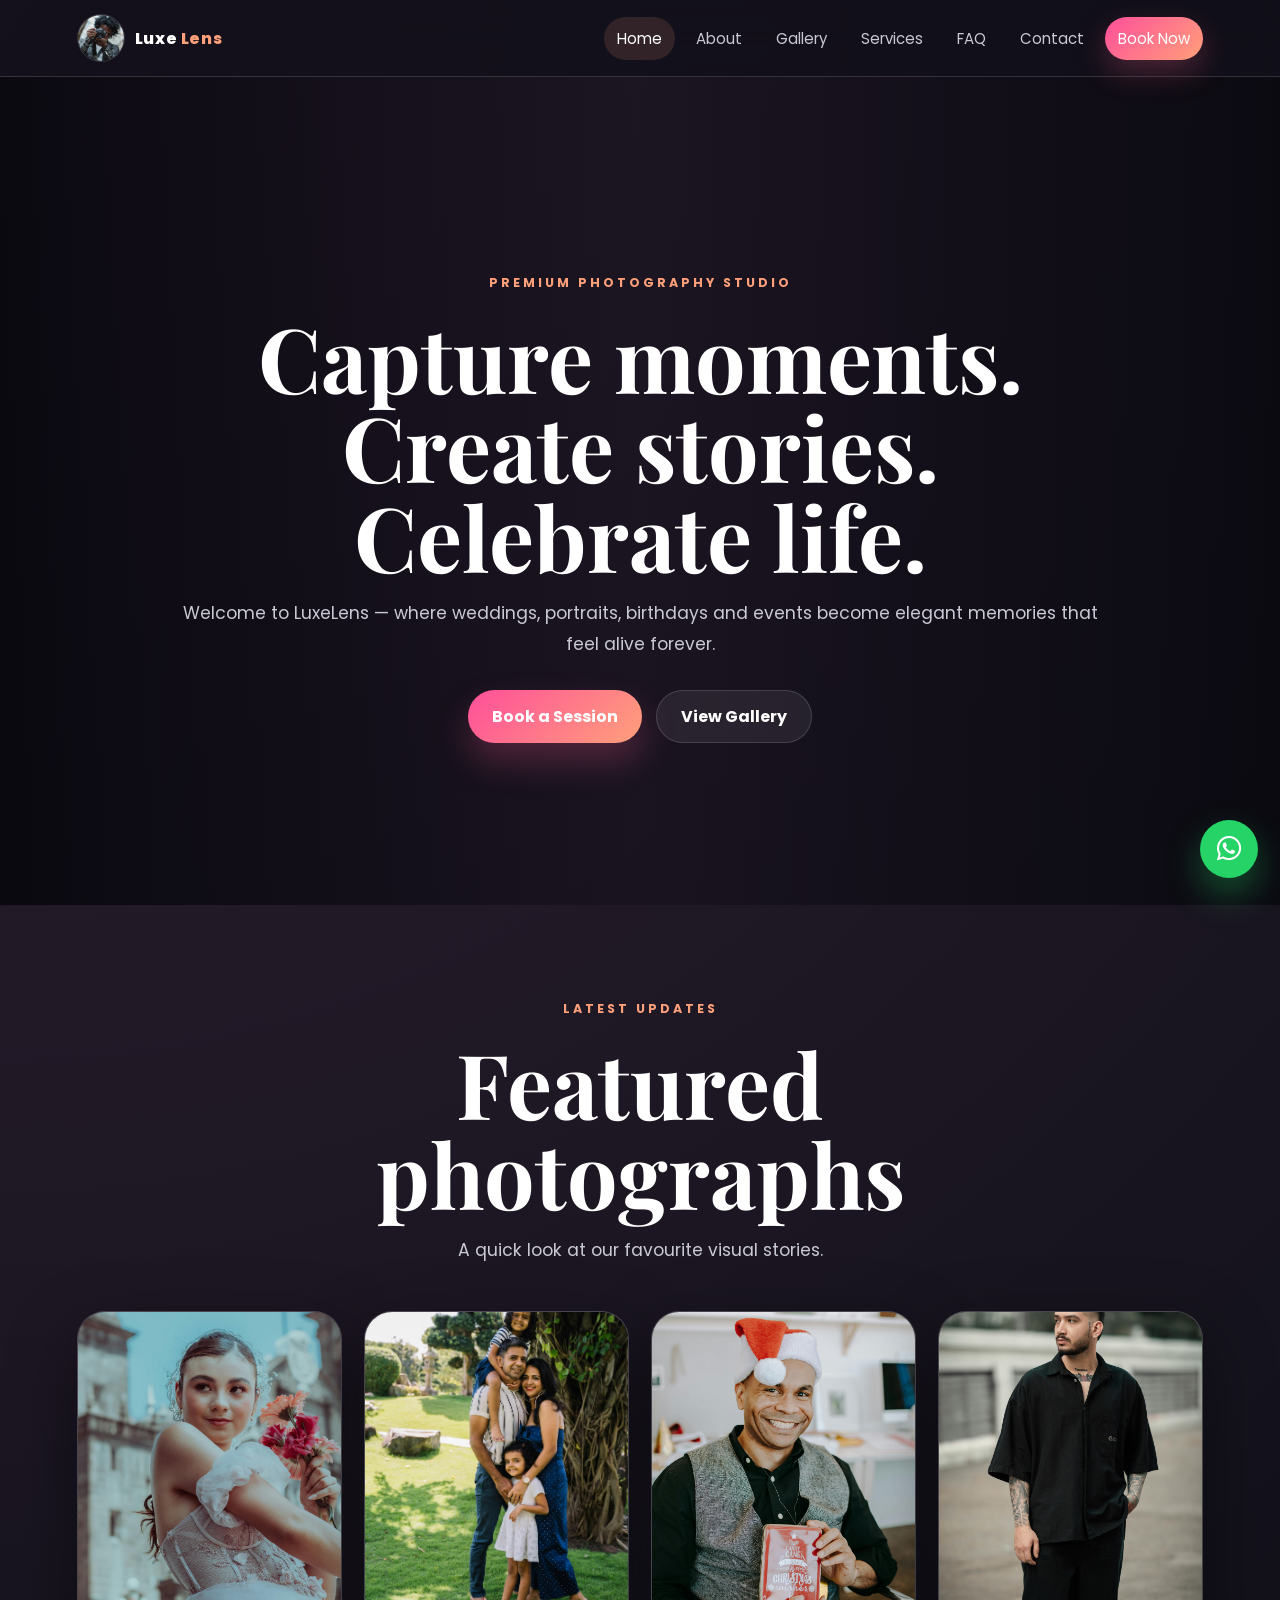
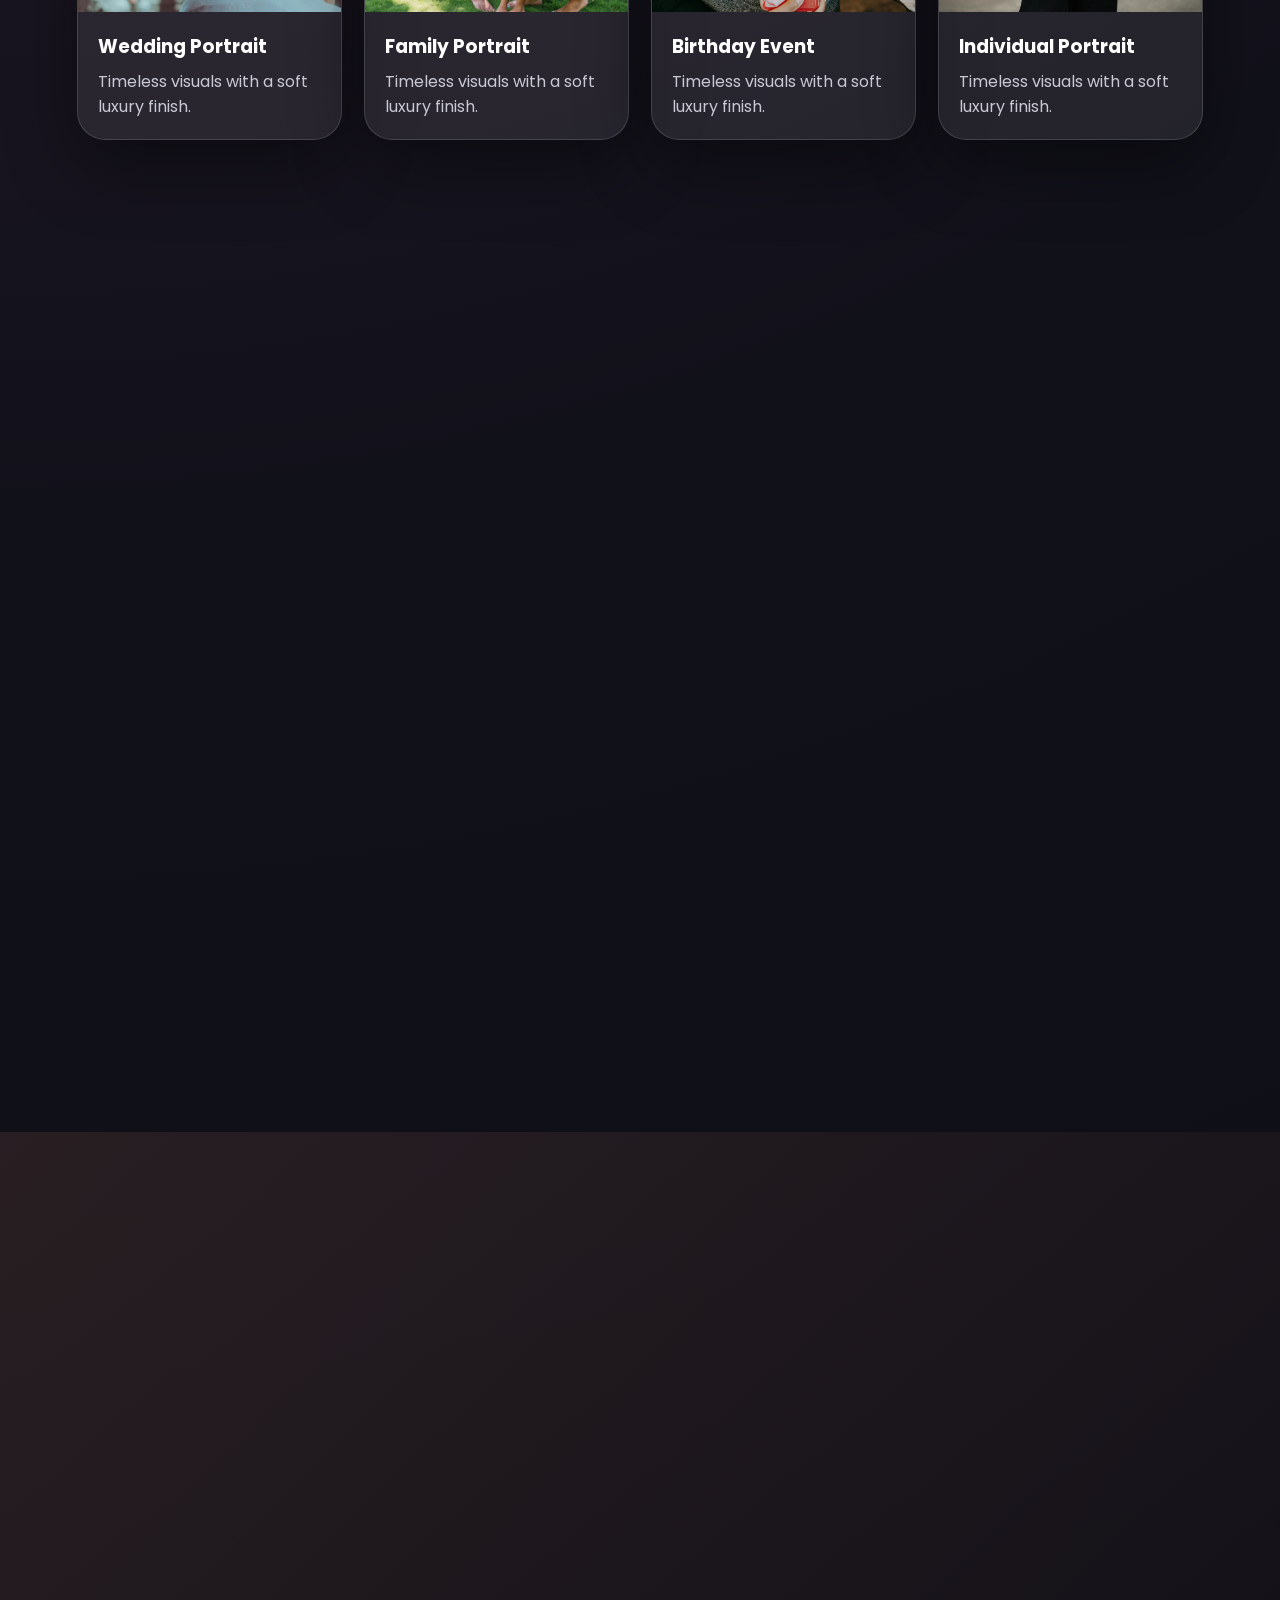
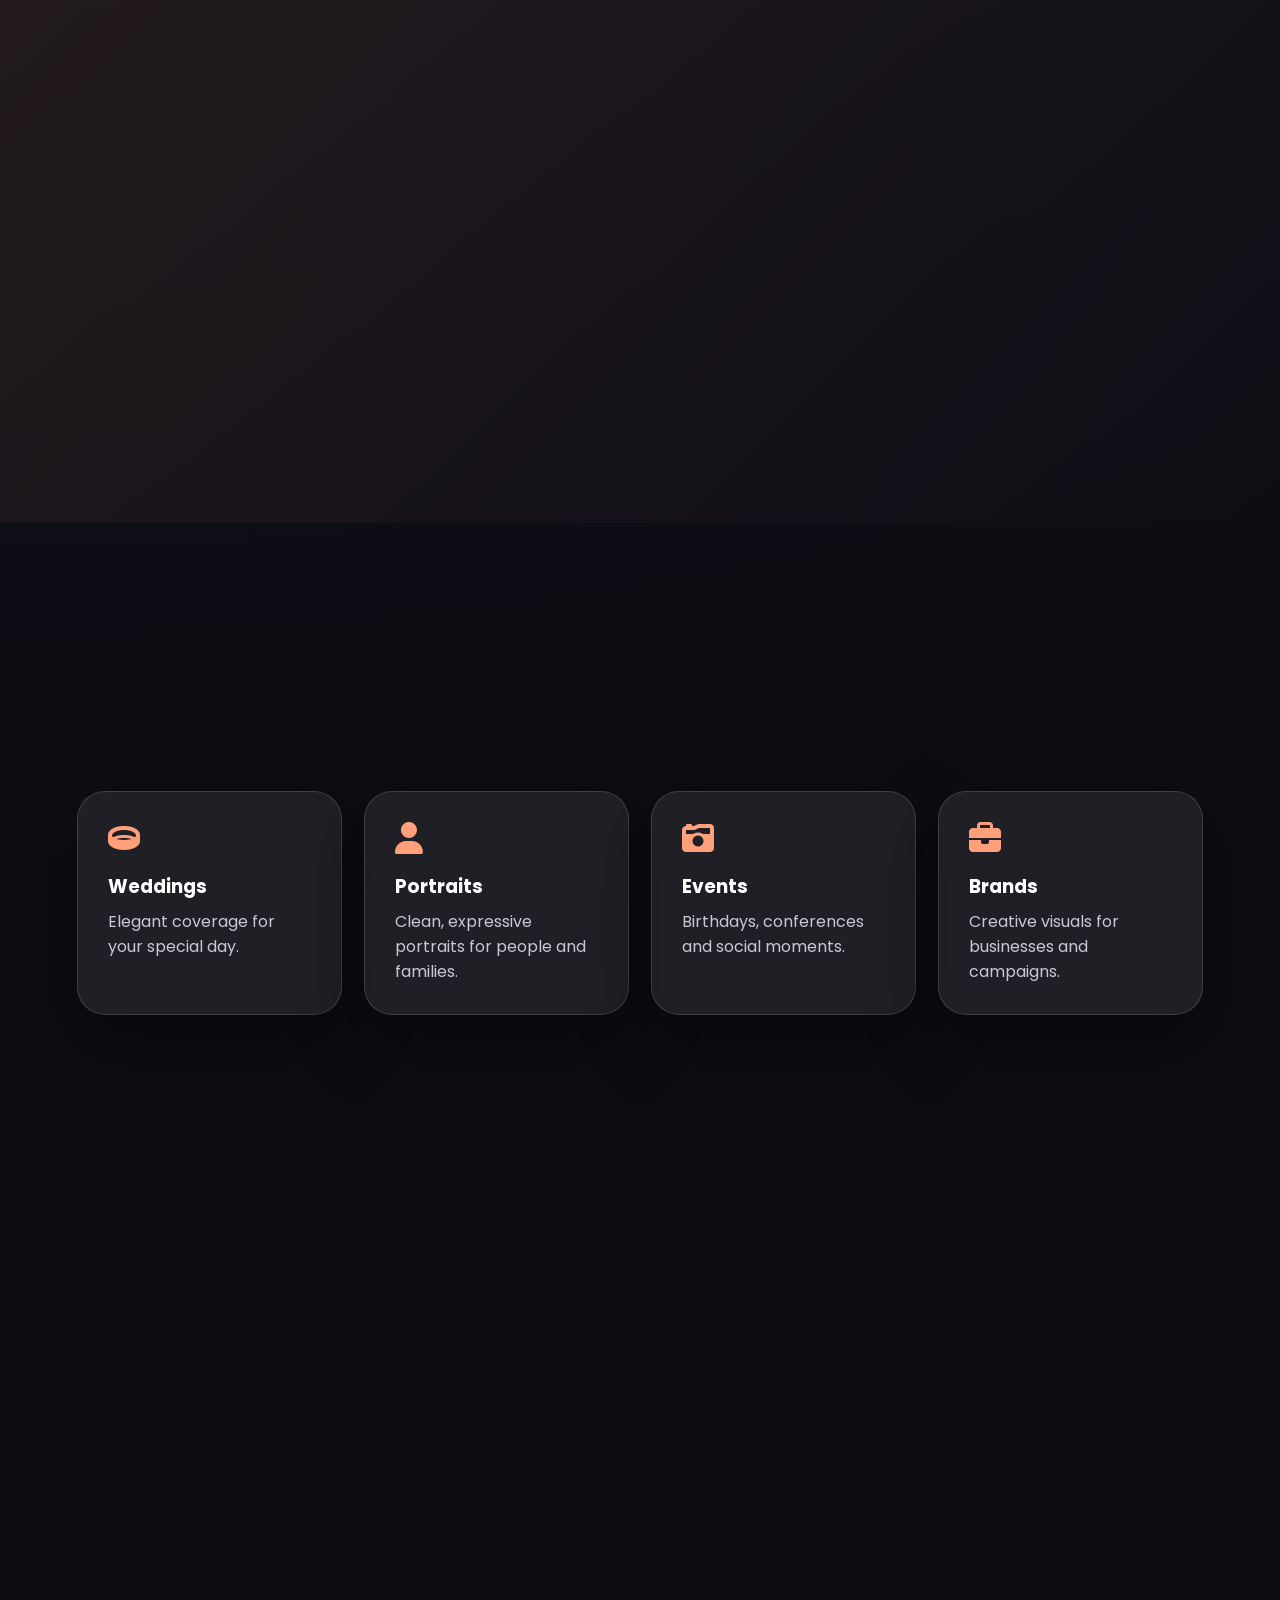
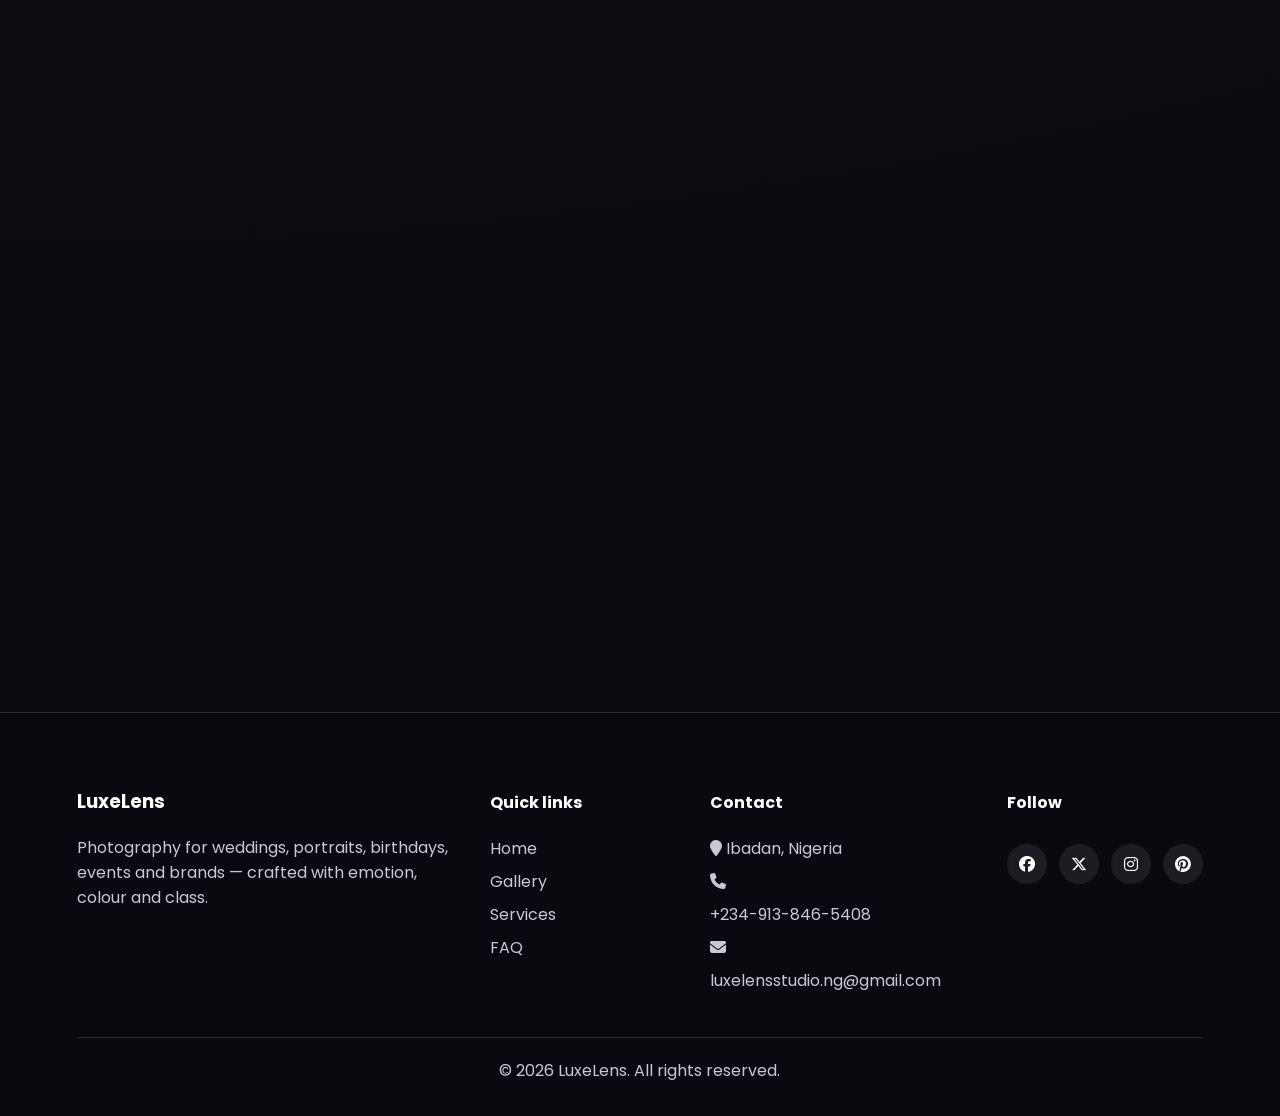
==== index.html @ 9369e727 "Fix homepage for Vercel" ====
<!DOCTYPE html>
<html lang="en">
 <head>
  <meta charset="utf-8"/>
  <meta content="width=device-width, initial-scale=1.0" name="viewport"/>
  <title>
   LuxeLens | Home
  </title>
  <link href="https://fonts.googleapis.com" rel="preconnect"/>
  <link crossorigin="" href="https://fonts.gstatic.com" rel="preconnect"/>
  <link href="https://fonts.googleapis.com/css2?family=Playfair+Display:wght@600;700&amp;family=Poppins:wght@300;400;500;600;700&amp;display=swap" rel="stylesheet"/>
  <link href="https://cdnjs.cloudflare.com/ajax/libs/font-awesome/6.7.2/css/all.min.css" rel="stylesheet"/>
  <link href="style.css" rel="stylesheet"/>
 </head>
 <body>
  <header class="site-header">
   <a class="brand" href="index.html">
    <img alt="LuxeLens logo" src="Image/SNAPSHOT.png"/>
    <span>
     Luxe
     <span>
      Lens
     </span>
    </span>
   </a>
   <button aria-label="Open menu" class="menu-toggle">
    <i class="fa-solid fa-bars">
    </i>
   </button>
   <nav class="site-nav">
    <a href="index.html">
     Home
    </a>
    <a href="index.html#about">
     About
    </a>
    <a href="gallery.html">
     Gallery
    </a>
    <a href="learnmore.html">
     Services
    </a>
    <a href="faq.html">
     FAQ
    </a>
    <a href="index.html#contact">
     Contact
    </a>
    <a class="nav-cta" href="https://wa.me/2349138465408?text=Hello%20LuxeLens%2C%20I%20want%20to%20book%20a%20photography%20session." rel="noopener" target="_blank">
     Book Now
    </a>
   </nav>
  </header>
  <section class="hero">
   <video autoplay="" loop="" muted="" playsinline="">
    <source src="videos/6028176-hd_1920_1080_24fps (1).mp4" type="video/mp4"/>
   </video>
   <div class="hero-overlay">
   </div>
   <div class="hero-content reveal">
    <span class="eyebrow">
     Premium photography studio
    </span>
    <h1>
     Capture moments. Create stories. Celebrate life.
    </h1>
    <p>
     Welcome to LuxeLens — where weddings, portraits, birthdays and events become elegant memories that feel alive forever.
    </p>
    <div class="hero-actions">
     <a class="btn primary" href="https://wa.me/2349138465408?text=Hello%20LuxeLens%2C%20I%20want%20to%20book%20a%20photography%20session." rel="noopener" target="_blank">
      Book a Session
     </a>
     <a class="btn ghost" href="gallery.html">
      View Gallery
     </a>
    </div>
   </div>
  </section>
  <main>
   <section class="section">
    <div class="section-head reveal">
     <span class="eyebrow">
      Latest updates
     </span>
     <h2>
      Featured photographs
     </h2>
     <p>
      A quick look at our favourite visual stories.
     </p>
    </div>
    <div class="photo-grid">
     <article class="photo-card reveal">
      <img alt="Wedding Portrait" src="Image/wedding 1 (3).jpg"/>
      <div>
       <h3>
        Wedding Portrait
       </h3>
       <p>
        Timeless visuals with a soft luxury finish.
       </p>
      </div>
     </article>
     <article class="photo-card reveal">
      <img alt="Family Portrait" src="Image/wedding 1 (12).jpg"/>
      <div>
       <h3>
        Family Portrait
       </h3>
       <p>
        Timeless visuals with a soft luxury finish.
       </p>
      </div>
     </article>
     <article class="photo-card reveal">
      <img alt="Birthday Event" src="Image/wedding 1 (5).jpg"/>
      <div>
       <h3>
        Birthday Event
       </h3>
       <p>
        Timeless visuals with a soft luxury finish.
       </p>
      </div>
     </article>
     <article class="photo-card reveal">
      <img alt="Individual Portrait" src="Image/wedding 1 (18).jpg"/>
      <div>
       <h3>
        Individual Portrait
       </h3>
       <p>
        Timeless visuals with a soft luxury finish.
       </p>
      </div>
     </article>
     <article class="photo-card reveal">
      <img alt="Wedding Event" src="Image/wedding 1 (1).jpg"/>
      <div>
       <h3>
        Wedding Event
       </h3>
       <p>
        Timeless visuals with a soft luxury finish.
       </p>
      </div>
     </article>
     <article class="photo-card reveal">
      <img alt="Conference Event" src="Image/twins (7).jpg"/>
      <div>
       <h3>
        Conference Event
       </h3>
       <p>
        Timeless visuals with a soft luxury finish.
       </p>
      </div>
     </article>
     <article class="photo-card reveal">
      <img alt="Family Moments" src="Image/wedding 1 (9).jpg"/>
      <div>
       <h3>
        Family Moments
       </h3>
       <p>
        Timeless visuals with a soft luxury finish.
       </p>
      </div>
     </article>
     <article class="photo-card reveal">
      <img alt="Birthday Photos" src="Image/twins (2).jpg"/>
      <div>
       <h3>
        Birthday Photos
       </h3>
       <p>
        Timeless visuals with a soft luxury finish.
       </p>
      </div>
     </article>
     <article class="photo-card reveal">
      <img alt="Kids Portrait" src="Image/twins (3).jpg"/>
      <div>
       <h3>
        Kids Portrait
       </h3>
       <p>
        Timeless visuals with a soft luxury finish.
       </p>
      </div>
     </article>
     <article class="photo-card reveal">
      <img alt="Wedding Story" src="Image/wedding 1 (2).jpg"/>
      <div>
       <h3>
        Wedding Story
       </h3>
       <p>
        Timeless visuals with a soft luxury finish.
       </p>
      </div>
     </article>
    </div>
   </section>
   <section class="about-section" id="about">
    <div class="about-img reveal">
     <img alt="About LuxeLens" src="Image/wedding 1 (13).jpg"/>
    </div>
    <div class="about-text reveal">
     <span class="eyebrow">
      About us
     </span>
     <h2>
      We preserve emotion, not just images.
     </h2>
     <p>
      At
      <strong>
       LuxeLens
      </strong>
      , photography is storytelling. We blend clean composition, colour, lighting and emotion to create visuals that feel premium, personal and unforgettable.
     </p>
     <div class="stats">
      <div>
       <b>
        5+
       </b>
       <span>
        Service types
       </span>
      </div>
      <div>
       <b>
        24hr
       </b>
       <span>
        Response time
       </span>
      </div>
      <div>
       <b>
        100%
       </b>
       <span>
        Creative focus
       </span>
      </div>
     </div>
    </div>
   </section>
   <section class="section">
    <div class="section-head reveal">
     <span class="eyebrow">
      Portfolio
     </span>
     <h2>
      What we shoot
     </h2>
    </div>
    <div class="service-grid">
     <article>
      <i class="fa-solid fa-ring">
      </i>
      <h3>
       Weddings
      </h3>
      <p>
       Elegant coverage for your special day.
      </p>
     </article>
     <article>
      <i class="fa-solid fa-user">
      </i>
      <h3>
       Portraits
      </h3>
      <p>
       Clean, expressive portraits for people and families.
      </p>
     </article>
     <article>
      <i class="fa-solid fa-camera-retro">
      </i>
      <h3>
       Events
      </h3>
      <p>
       Birthdays, conferences and social moments.
      </p>
     </article>
     <article>
      <i class="fa-solid fa-briefcase">
      </i>
      <h3>
       Brands
      </h3>
      <p>
       Creative visuals for businesses and campaigns.
      </p>
     </article>
    </div>
   </section>
   <section class="contact-section" id="contact">
    <div class="section-head reveal">
     <span class="eyebrow">
      Contact us
     </span>
     <h2>
      Let’s plan your next shoot
     </h2>
     <p>
      Send your booking details and we’ll open WhatsApp with a ready message for LuxeLens.
     </p>
    </div>
    <div class="contact-box reveal">
     <form class="booking-form" id="whatsappBookingForm">
      <div class="two">
       <input name="firstName" placeholder="First name" required=""/>
       <input name="lastName" placeholder="Last name" required=""/>
      </div>
      <input name="email" placeholder="Email address" required="" type="email"/>
      <input name="phone" placeholder="Phone number / WhatsApp number" required="" type="tel"/>
      <select name="service" required="">
       <option value="">
        Select session type
       </option>
       <option>
        Wedding Photography
       </option>
       <option>
        Portrait Session
       </option>
       <option>
        Birthday/Event Coverage
       </option>
       <option>
        Brand/Commercial Shoot
       </option>
       <option>
        Other
       </option>
      </select>
      <div class="two">
       <input name="date" type="date"/>
       <input name="location" placeholder="Shoot location"/>
      </div>
      <textarea name="message" placeholder="Tell us about the session" required="" rows="6"></textarea>
      <button class="btn primary" type="submit">
       <i class="fa-brands fa-whatsapp">
       </i>
       Send Booking on WhatsApp
      </button>
      <a class="btn ghost whatsapp-direct" href="https://wa.me/2349138465408?text=Hello%20LuxeLens%2C%20I%20want%20to%20book%20a%20photography%20session." rel="noopener" target="_blank">
       <i class="fa-brands fa-whatsapp">
       </i>
       Chat Directly
      </a>
     </form>
     <img alt="Contact LuxeLens" src="Image/wedding 1 (7).jpg"/>
    </div>
   </section>
  </main>
  <footer class="site-footer">
   <div>
    <h3>
     LuxeLens
    </h3>
    <p>
     Photography for weddings, portraits, birthdays, events and brands — crafted with emotion, colour and class.
    </p>
   </div>
   <div>
    <h4>
     Quick links
    </h4>
    <a href="index.html">
     Home
    </a>
    <a href="gallery.html">
     Gallery
    </a>
    <a href="learnmore.html">
     Services
    </a>
    <a href="faq.html">
     FAQ
    </a>
   </div>
   <div>
    <h4>
     Contact
    </h4>
    <p>
     <i class="fa fa-map-marker">
     </i>
     Ibadan, Nigeria
    </p>
    <p>
     <i class="fa fa-phone">
     </i>
     <a href="https://wa.me/2349138465408" rel="noopener" target="_blank">
      +234-913-846-5408
     </a>
    </p>
    <p>
     <i class="fa fa-envelope">
     </i>
     <a href="mailto:luxelensstudio.ng@gmail.com">
      luxelensstudio.ng@gmail.com
     </a>
    </p>
   </div>
   <div>
    <h4>
     Follow
    </h4>
    <div class="social-row">
     <a aria-label="Facebook" href="https://www.facebook.com/" rel="noopener" target="_blank">
      <i class="fa-brands fa-facebook">
      </i>
     </a>
     <a aria-label="X Twitter" href="https://x.com/" rel="noopener" target="_blank">
      <i class="fa-brands fa-x-twitter">
      </i>
     </a>
     <a aria-label="Instagram" href="https://www.instagram.com/" rel="noopener" target="_blank">
      <i class="fa-brands fa-instagram">
      </i>
     </a>
     <a aria-label="Pinterest" href="https://www.pinterest.com/" rel="noopener" target="_blank">
      <i class="fa-brands fa-pinterest">
      </i>
     </a>
    </div>
   </div>
   <p class="copyright">
    © 2026 LuxeLens. All rights reserved.
   </p>
  </footer>
  <a aria-label="Chat on WhatsApp" class="whatsapp-float" href="https://wa.me/2349138465408?text=Hello%20LuxeLens%2C%20I%20want%20to%20make%20an%20enquiry." rel="noopener" target="_blank">
   <i class="fa-brands fa-whatsapp">
   </i>
  </a>
  <script src="app.js">
  </script>
 </body>
</html>
---- style.css ----
:root{--bg:#0f0f16;--bg2:#171727;--card:rgba(255,255,255,.08);--line:rgba(255,255,255,.14);--text:#fff;--muted:#c9c9d4;--accent:#ffa07a;--accent2:#ff4f9a;--shadow:0 24px 70px rgba(0,0,0,.45)}*{box-sizing:border-box}html{scroll-behavior:smooth}body{margin:0;font-family:Poppins,Arial,sans-serif;background:radial-gradient(circle at top left,#302032 0,#11111a 35%,#09090e 100%);color:var(--text);overflow-x:hidden}a{color:inherit;text-decoration:none}img{max-width:100%;display:block}.site-header{position:sticky;top:0;z-index:50;display:flex;align-items:center;justify-content:space-between;padding:14px 6%;background:rgba(13,13,22,.78);backdrop-filter:blur(18px);border-bottom:1px solid var(--line)}.brand{display:flex;align-items:center;gap:10px;font-weight:800;letter-spacing:.6px}.brand img{width:48px;height:48px;object-fit:cover;border-radius:50%;border:1px solid var(--line)}.brand span span,.eyebrow{color:var(--accent)}.site-nav{display:flex;align-items:center;gap:8px}.site-nav a{padding:10px 13px;border-radius:999px;color:var(--muted);font-size:.94rem;transition:.25s}.site-nav a:hover,.site-nav a.active{color:#fff;background:rgba(255,160,122,.13)}.nav-cta{background:linear-gradient(135deg,var(--accent2),var(--accent))!important;color:#fff!important;box-shadow:0 12px 30px rgba(255,100,140,.25)}.menu-toggle{display:none;background:none;border:0;color:#fff;font-size:1.55rem}.hero{min-height:92vh;display:grid;place-items:center;position:relative;isolation:isolate;padding:110px 6% 80px}.hero video,.auth-page video{position:absolute;inset:0;width:100%;height:100%;object-fit:cover;z-index:-2;filter:brightness(.42)}.hero-overlay,.auth-page:before{content:"";position:absolute;inset:0;background:linear-gradient(90deg,rgba(7,7,13,.9),rgba(20,16,28,.58),rgba(7,7,13,.8));z-index:-1}.hero-content{max-width:920px;text-align:center}.eyebrow{text-transform:uppercase;letter-spacing:3px;font-size:.78rem;font-weight:700}.hero h1,.page-hero h1,.section-head h2,.about-text h2{font-family:'Playfair Display',serif;font-size:clamp(2.7rem,7vw,6.4rem);line-height:1;margin:18px 0}.hero p,.page-hero p,.section-head p,.about-text p{color:var(--muted);font-size:1.08rem;line-height:1.8}.hero-actions{display:flex;justify-content:center;gap:14px;flex-wrap:wrap;margin-top:30px}.btn{border:0;border-radius:999px;padding:13px 24px;font-weight:700;cursor:pointer;transition:.25s;display:inline-flex;align-items:center;justify-content:center}.btn.primary{background:linear-gradient(135deg,var(--accent2),var(--accent));color:#fff;box-shadow:0 18px 35px rgba(255,91,143,.25)}.btn.ghost{border:1px solid var(--line);background:rgba(255,255,255,.07)}.btn:hover{transform:translateY(-3px)}.section,.page{padding:90px 6%}.section-head,.page-hero{text-align:center;max-width:820px;margin:0 auto 45px}.page-hero{padding-top:35px}.photo-grid,.gallery-grid,.service-grid{display:grid;grid-template-columns:repeat(4,1fr);gap:22px}.photo-card,.gallery-item,.service-grid article,.why-card,.contact-box,.auth-card{background:var(--card);border:1px solid var(--line);border-radius:28px;overflow:hidden;box-shadow:var(--shadow)}.photo-card img,.gallery-item img{height:300px;width:100%;object-fit:cover;transition:.5s}.photo-card:hover img,.gallery-item:hover img{transform:scale(1.07)}.photo-card div{padding:20px}.photo-card h3,.service-grid h3{margin:0 0 8px}.photo-card p,.service-grid p{color:var(--muted);margin:0}.about-section{padding:90px 6%;display:grid;grid-template-columns:1fr 1fr;gap:45px;align-items:center;background:linear-gradient(135deg,rgba(255,160,122,.1),transparent)}.about-img img{border-radius:34px;min-height:520px;object-fit:cover;box-shadow:var(--shadow)}.about-text h2{font-size:clamp(2rem,4vw,4rem)}.stats{display:grid;grid-template-columns:repeat(3,1fr);gap:14px;margin-top:25px}.stats div{padding:18px;border:1px solid var(--line);border-radius:20px;background:rgba(255,255,255,.06)}.stats b{font-size:1.8rem;color:var(--accent);display:block}.stats span{color:var(--muted);font-size:.85rem}.service-grid article{padding:30px;transition:.25s}.service-grid article:hover{transform:translateY(-8px);border-color:rgba(255,160,122,.45)}.service-grid i{font-size:2rem;color:var(--accent);margin-bottom:18px}.service-grid.large{grid-template-columns:repeat(3,1fr)}.contact-section{padding:90px 6%}.contact-box{display:grid;grid-template-columns:1.1fr .9fr;gap:24px;padding:24px}.contact-box form,.auth-card{display:flex;flex-direction:column;gap:14px}.contact-box img{height:100%;min-height:450px;object-fit:cover;border-radius:22px}.two{display:grid;grid-template-columns:1fr 1fr;gap:14px}input,select,textarea{width:100%;padding:15px 17px;border-radius:16px;border:1px solid var(--line);background:rgba(255,255,255,.08);color:#fff;outline:none;font:inherit}input::placeholder,textarea::placeholder{color:#aaa}textarea{resize:vertical}.site-footer{padding:55px 6% 25px;background:#090910;border-top:1px solid var(--line);display:grid;grid-template-columns:2fr 1fr 1.4fr 1fr;gap:28px}.site-footer p,.site-footer a{color:var(--muted);display:block;margin:8px 0}.site-footer h3,.site-footer h4{color:#fff}.social-row{display:flex;gap:12px}.social-row a{width:40px;height:40px;border-radius:50%;display:grid;place-items:center;background:rgba(255,255,255,.08);color:#fff}.copyright{grid-column:1/-1;text-align:center;border-top:1px solid var(--line);padding-top:20px}.caption{position:absolute;left:16px;right:16px;bottom:16px;background:rgba(0,0,0,.58);backdrop-filter:blur(10px);padding:12px;border-radius:16px;font-weight:700}.gallery-item{position:relative}.gallery-grid{grid-template-columns:repeat(3,1fr)}.faq-list{max-width:900px;margin:auto;display:grid;gap:15px}.faq-item{border:1px solid var(--line);border-radius:22px;background:var(--card);overflow:hidden}.faq-item button{width:100%;display:flex;justify-content:space-between;align-items:center;padding:22px;background:none;border:0;color:#fff;font:inherit;font-weight:700;text-align:left;cursor:pointer}.faq-item div{max-height:0;overflow:hidden;transition:max-height .35s ease}.faq-item p{padding:0 22px 22px;margin:0;color:var(--muted)}.faq-item.open div{max-height:160px}.why-card{max-width:900px;margin:40px auto;padding:35px}.why-card li{margin:12px 0;color:var(--muted)}.auth-page{min-height:100vh;display:grid;place-items:center;position:relative;padding:30px;isolation:isolate}.auth-card{width:min(430px,100%);padding:34px}.auth-card.wide{width:min(720px,100%)}.auth-brand{justify-content:center;margin-bottom:10px}.auth-card h1{text-align:center;margin:5px 0;font-family:'Playfair Display',serif;font-size:2.4rem}.auth-card p{text-align:center;color:var(--muted);margin-top:0}.auth-links{display:flex;justify-content:space-between;gap:15px;flex-wrap:wrap}.auth-links a{color:var(--accent)}.reveal{opacity:0;transform:translateY(25px);transition:.8s}.reveal.visible{opacity:1;transform:translateY(0)}@media(max-width:980px){.photo-grid,.gallery-grid,.service-grid{grid-template-columns:repeat(2,1fr)}.about-section,.contact-box{grid-template-columns:1fr}.site-footer{grid-template-columns:1fr 1fr}.site-nav{position:absolute;left:6%;right:6%;top:78px;display:grid;background:rgba(11,11,19,.96);border:1px solid var(--line);border-radius:24px;padding:15px;transform:scale(.96);opacity:0;pointer-events:none;transition:.25s}.site-nav.open{transform:scale(1);opacity:1;pointer-events:auto}.menu-toggle{display:block}}@media(max-width:620px){.hero{min-height:86vh}.hero h1{font-size:3rem}.photo-grid,.gallery-grid,.service-grid,.service-grid.large,.stats,.two{grid-template-columns:1fr}.section,.page,.about-section,.contact-section{padding:60px 5%}.site-footer{grid-template-columns:1fr}.brand span{font-size:.9rem}.photo-card img,.gallery-item img{height:360px}.auth-page{padding:18px}.auth-card{padding:24px}.site-header{padding:12px 5%}}

.whatsapp-float{position:fixed;right:22px;bottom:22px;width:58px;height:58px;border-radius:50%;display:grid;place-items:center;background:#25D366;color:#fff;font-size:1.75rem;z-index:80;box-shadow:0 16px 35px rgba(37,211,102,.35);transition:.25s}.whatsapp-float:hover{transform:translateY(-4px) scale(1.04)}.booking-form .btn{gap:8px}.whatsapp-direct{width:100%;text-align:center}.social-row a:hover{transform:translateY(-3px);background:linear-gradient(135deg,var(--accent2),var(--accent))}@media(max-width:620px){.whatsapp-float{right:16px;bottom:16px;width:52px;height:52px;font-size:1.55rem}.contact-box img{min-height:300px}}
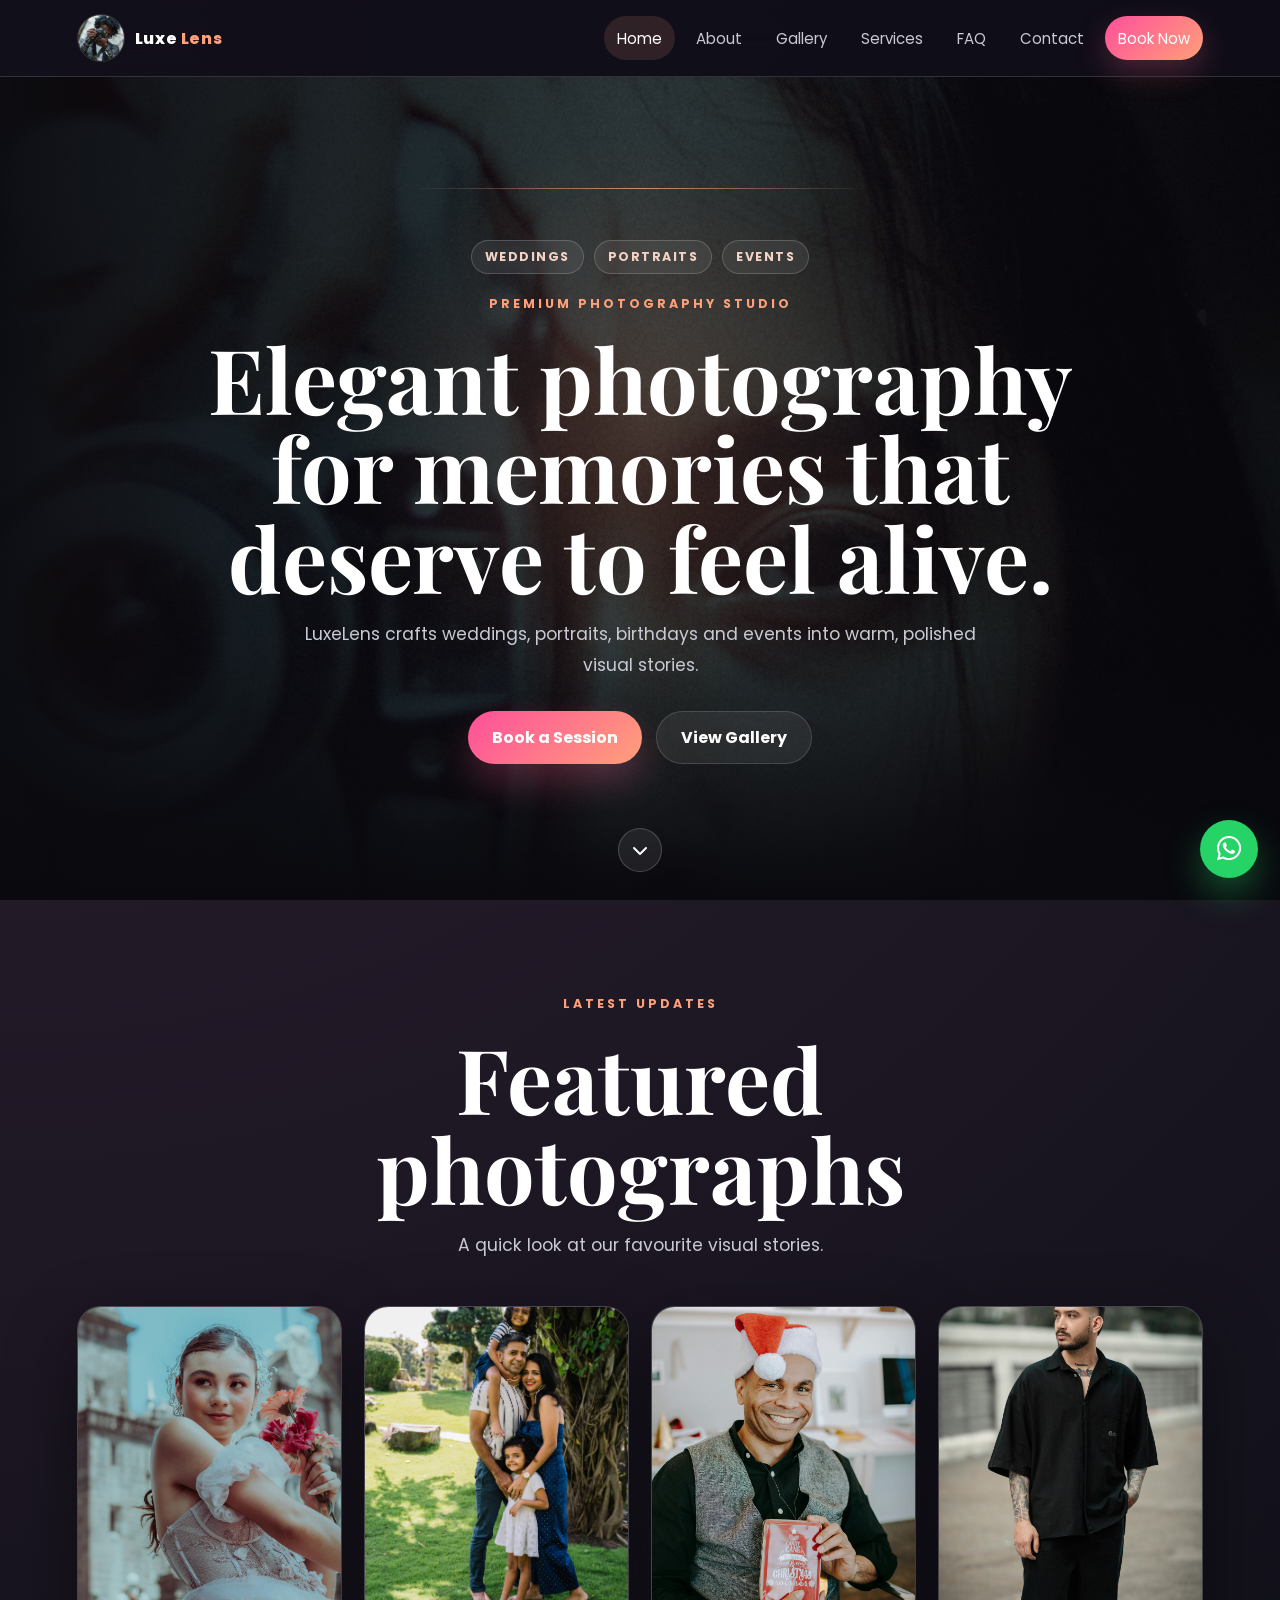
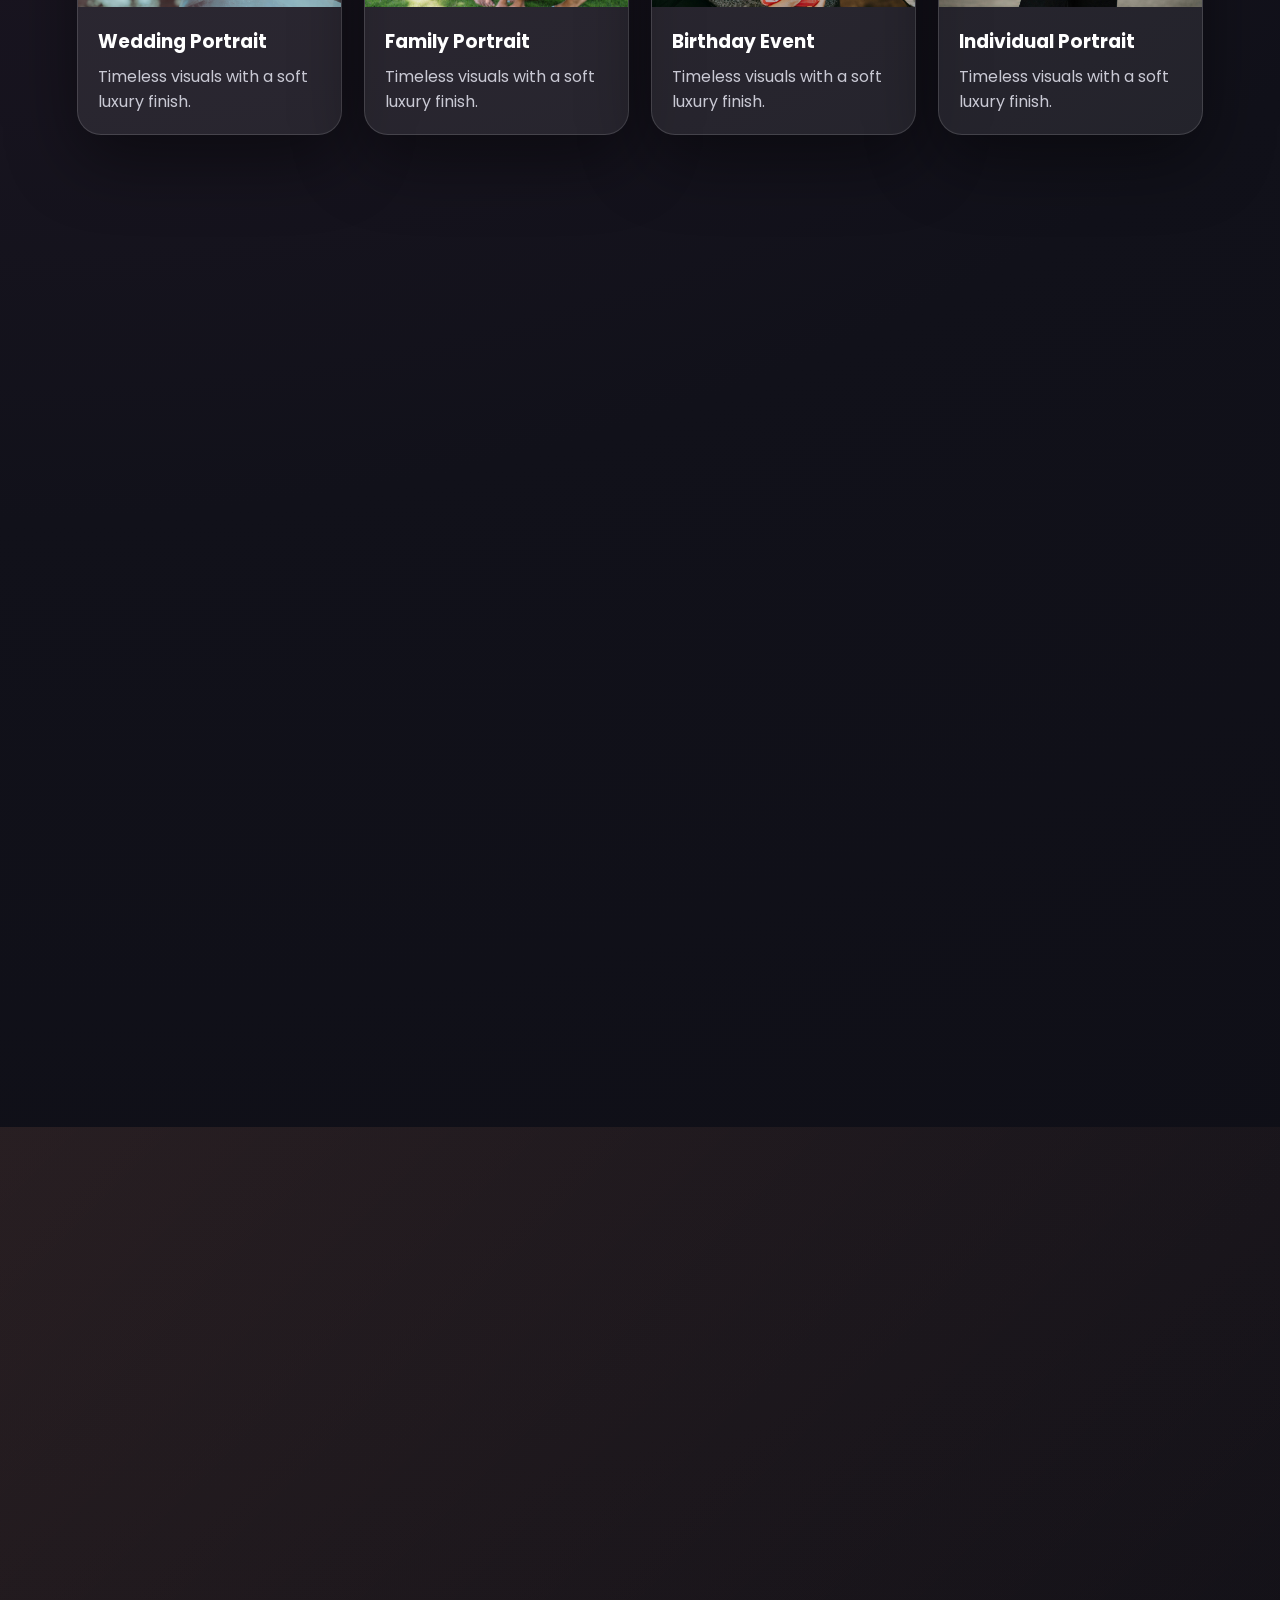
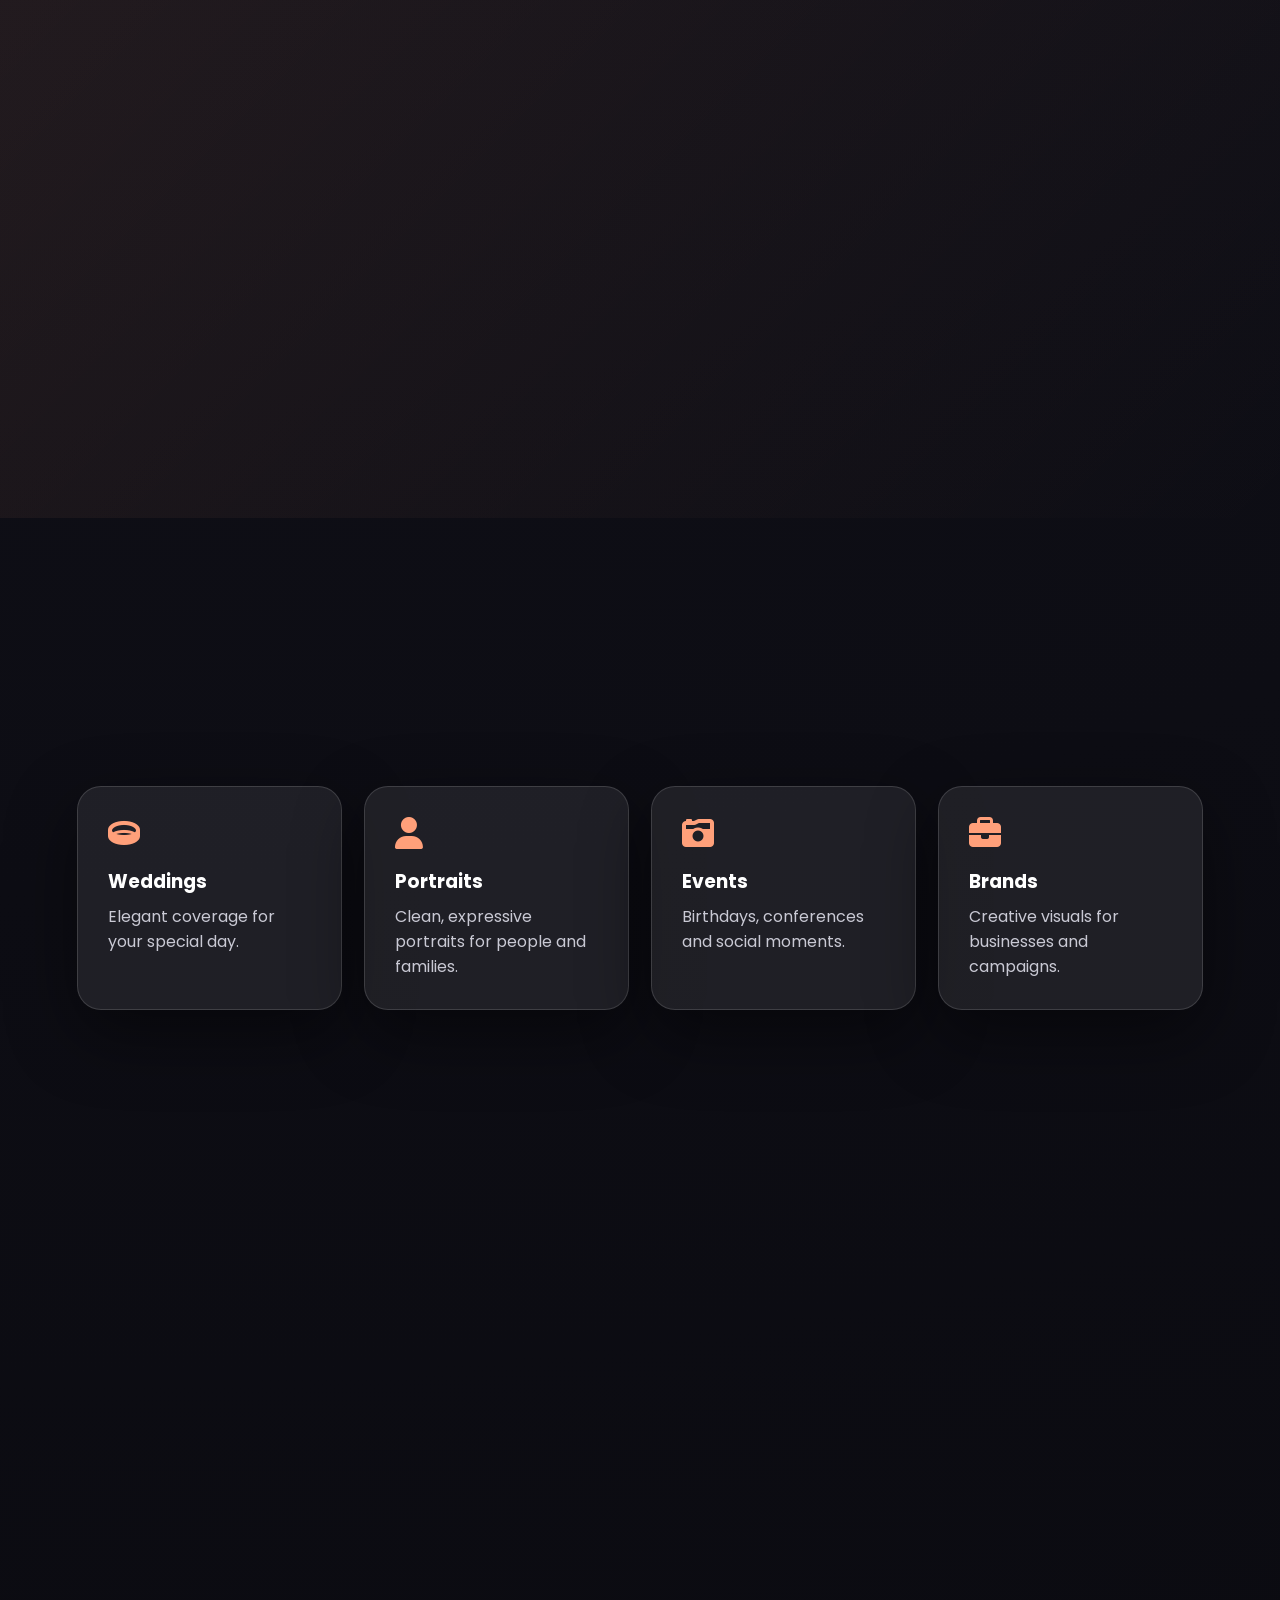
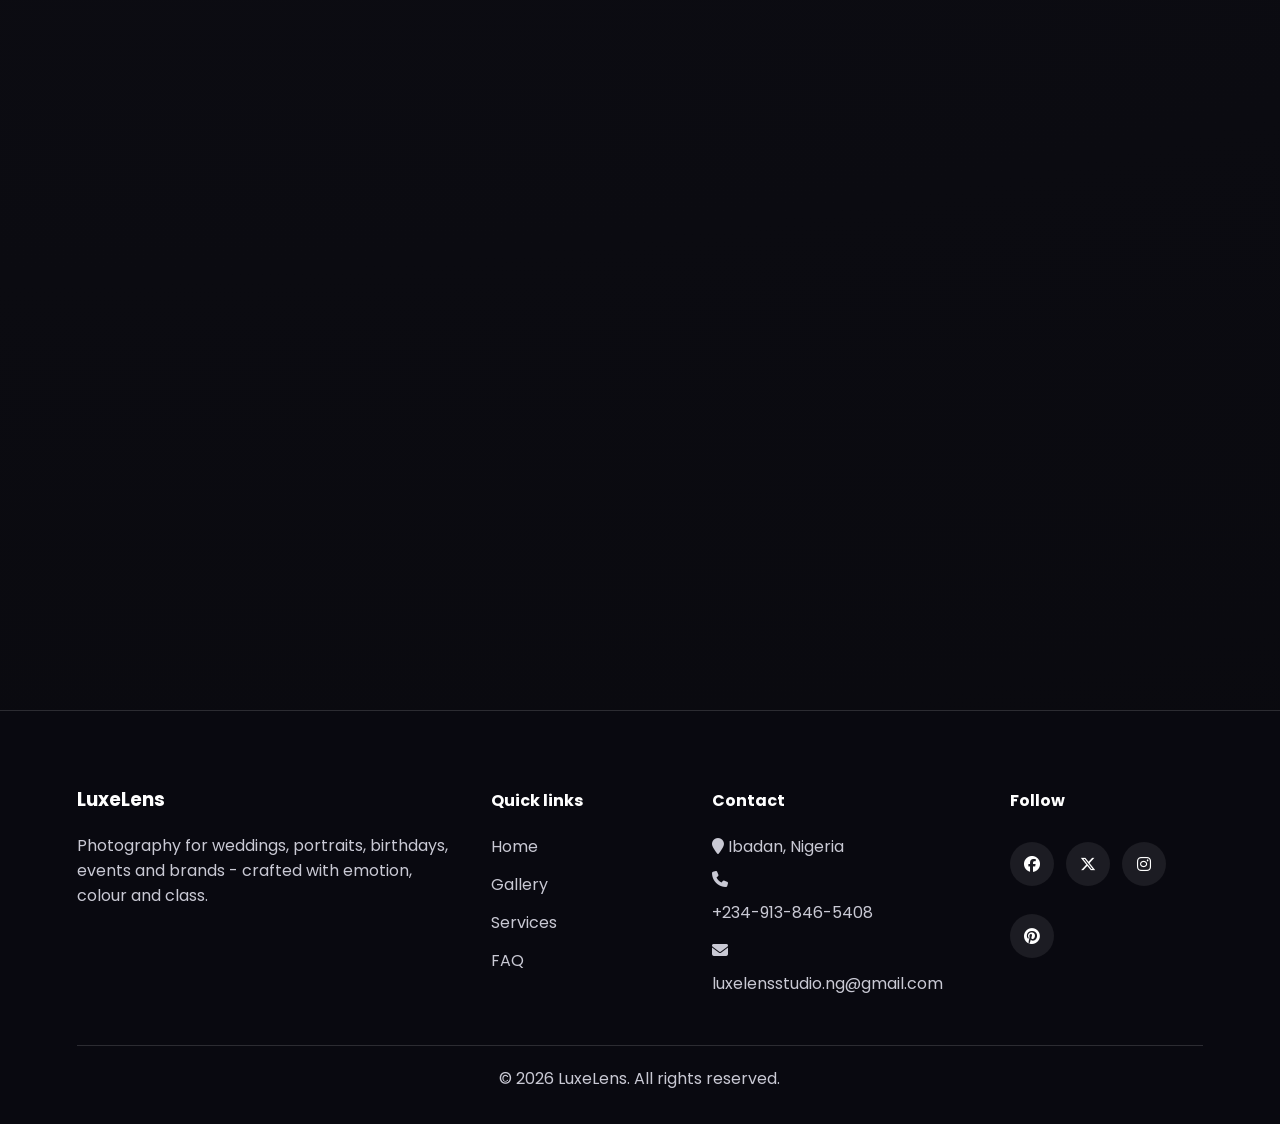
==== commit 97241084: "Improve mobile homepage experience" ====
--- a/index.html
+++ b/index.html
@@ -2,7 +2,7 @@
 <html lang="en">
  <head>
   <meta charset="utf-8"/>
-  <meta content="width=device-width, initial-scale=1.0" name="viewport"/>
+  <meta content="width=device-width, initial-scale=1.0, viewport-fit=cover" name="viewport"/>
   <title>
    LuxeLens | Home
   </title>
@@ -23,11 +23,11 @@
      </span>
     </span>
    </a>
-   <button aria-label="Open menu" class="menu-toggle">
+   <button aria-controls="siteNav" aria-expanded="false" aria-label="Open menu" class="menu-toggle" type="button">
     <i class="fa-solid fa-bars">
     </i>
    </button>
-   <nav class="site-nav">
+   <nav class="site-nav" id="siteNav">
     <a href="index.html">
      Home
     </a>
@@ -52,20 +52,31 @@
    </nav>
   </header>
   <section class="hero">
-   <video autoplay="" loop="" muted="" playsinline="">
+   <video autoplay="" loop="" muted="" playsinline="" poster="Image/wedding 1 (13).jpg">
     <source src="videos/6028176-hd_1920_1080_24fps (1).mp4" type="video/mp4"/>
    </video>
    <div class="hero-overlay">
    </div>
    <div class="hero-content reveal">
+    <div class="hero-kicker">
+     <span>
+      Weddings
+     </span>
+     <span>
+      Portraits
+     </span>
+     <span>
+      Events
+     </span>
+    </div>
     <span class="eyebrow">
      Premium photography studio
     </span>
     <h1>
-     Capture moments. Create stories. Celebrate life.
+     Elegant photography for memories that deserve to feel alive.
     </h1>
     <p>
-     Welcome to LuxeLens — where weddings, portraits, birthdays and events become elegant memories that feel alive forever.
+     LuxeLens crafts weddings, portraits, birthdays and events into warm, polished visual stories.
     </p>
     <div class="hero-actions">
      <a class="btn primary" href="https://wa.me/2349138465408?text=Hello%20LuxeLens%2C%20I%20want%20to%20book%20a%20photography%20session." rel="noopener" target="_blank">
@@ -76,9 +87,13 @@
      </a>
     </div>
    </div>
+   <a aria-label="Explore featured photographs" class="scroll-cue" href="#featured">
+    <i class="fa-solid fa-chevron-down">
+    </i>
+   </a>
   </section>
   <main>
-   <section class="section">
+   <section class="section" id="featured">
     <div class="section-head reveal">
      <span class="eyebrow">
       Latest updates
@@ -307,10 +322,10 @@
       Contact us
      </span>
      <h2>
-      Let’s plan your next shoot
+      Let's plan your next shoot
      </h2>
      <p>
-      Send your booking details and we’ll open WhatsApp with a ready message for LuxeLens.
+      Send your booking details and we'll open WhatsApp with a ready message for LuxeLens.
      </p>
     </div>
     <div class="contact-box reveal">
@@ -367,7 +382,7 @@
      LuxeLens
     </h3>
     <p>
-     Photography for weddings, portraits, birthdays, events and brands — crafted with emotion, colour and class.
+     Photography for weddings, portraits, birthdays, events and brands - crafted with emotion, colour and class.
     </p>
    </div>
    <div>
@@ -435,7 +450,7 @@
     </div>
    </div>
    <p class="copyright">
-    © 2026 LuxeLens. All rights reserved.
+    &copy; 2026 LuxeLens. All rights reserved.
    </p>
   </footer>
   <a aria-label="Chat on WhatsApp" class="whatsapp-float" href="https://wa.me/2349138465408?text=Hello%20LuxeLens%2C%20I%20want%20to%20make%20an%20enquiry." rel="noopener" target="_blank">
--- a/style.css
+++ b/style.css
@@ -1,3 +1,21 @@
 :root{--bg:#0f0f16;--bg2:#171727;--card:rgba(255,255,255,.08);--line:rgba(255,255,255,.14);--text:#fff;--muted:#c9c9d4;--accent:#ffa07a;--accent2:#ff4f9a;--shadow:0 24px 70px rgba(0,0,0,.45)}*{box-sizing:border-box}html{scroll-behavior:smooth}body{margin:0;font-family:Poppins,Arial,sans-serif;background:radial-gradient(circle at top left,#302032 0,#11111a 35%,#09090e 100%);color:var(--text);overflow-x:hidden}a{color:inherit;text-decoration:none}img{max-width:100%;display:block}.site-header{position:sticky;top:0;z-index:50;display:flex;align-items:center;justify-content:space-between;padding:14px 6%;background:rgba(13,13,22,.78);backdrop-filter:blur(18px);border-bottom:1px solid var(--line)}.brand{display:flex;align-items:center;gap:10px;font-weight:800;letter-spacing:.6px}.brand img{width:48px;height:48px;object-fit:cover;border-radius:50%;border:1px solid var(--line)}.brand span span,.eyebrow{color:var(--accent)}.site-nav{display:flex;align-items:center;gap:8px}.site-nav a{padding:10px 13px;border-radius:999px;color:var(--muted);font-size:.94rem;transition:.25s}.site-nav a:hover,.site-nav a.active{color:#fff;background:rgba(255,160,122,.13)}.nav-cta{background:linear-gradient(135deg,var(--accent2),var(--accent))!important;color:#fff!important;box-shadow:0 12px 30px rgba(255,100,140,.25)}.menu-toggle{display:none;background:none;border:0;color:#fff;font-size:1.55rem}.hero{min-height:92vh;display:grid;place-items:center;position:relative;isolation:isolate;padding:110px 6% 80px}.hero video,.auth-page video{position:absolute;inset:0;width:100%;height:100%;object-fit:cover;z-index:-2;filter:brightness(.42)}.hero-overlay,.auth-page:before{content:"";position:absolute;inset:0;background:linear-gradient(90deg,rgba(7,7,13,.9),rgba(20,16,28,.58),rgba(7,7,13,.8));z-index:-1}.hero-content{max-width:920px;text-align:center}.eyebrow{text-transform:uppercase;letter-spacing:3px;font-size:.78rem;font-weight:700}.hero h1,.page-hero h1,.section-head h2,.about-text h2{font-family:'Playfair Display',serif;font-size:clamp(2.7rem,7vw,6.4rem);line-height:1;margin:18px 0}.hero p,.page-hero p,.section-head p,.about-text p{color:var(--muted);font-size:1.08rem;line-height:1.8}.hero-actions{display:flex;justify-content:center;gap:14px;flex-wrap:wrap;margin-top:30px}.btn{border:0;border-radius:999px;padding:13px 24px;font-weight:700;cursor:pointer;transition:.25s;display:inline-flex;align-items:center;justify-content:center}.btn.primary{background:linear-gradient(135deg,var(--accent2),var(--accent));color:#fff;box-shadow:0 18px 35px rgba(255,91,143,.25)}.btn.ghost{border:1px solid var(--line);background:rgba(255,255,255,.07)}.btn:hover{transform:translateY(-3px)}.section,.page{padding:90px 6%}.section-head,.page-hero{text-align:center;max-width:820px;margin:0 auto 45px}.page-hero{padding-top:35px}.photo-grid,.gallery-grid,.service-grid{display:grid;grid-template-columns:repeat(4,1fr);gap:22px}.photo-card,.gallery-item,.service-grid article,.why-card,.contact-box,.auth-card{background:var(--card);border:1px solid var(--line);border-radius:28px;overflow:hidden;box-shadow:var(--shadow)}.photo-card img,.gallery-item img{height:300px;width:100%;object-fit:cover;transition:.5s}.photo-card:hover img,.gallery-item:hover img{transform:scale(1.07)}.photo-card div{padding:20px}.photo-card h3,.service-grid h3{margin:0 0 8px}.photo-card p,.service-grid p{color:var(--muted);margin:0}.about-section{padding:90px 6%;display:grid;grid-template-columns:1fr 1fr;gap:45px;align-items:center;background:linear-gradient(135deg,rgba(255,160,122,.1),transparent)}.about-img img{border-radius:34px;min-height:520px;object-fit:cover;box-shadow:var(--shadow)}.about-text h2{font-size:clamp(2rem,4vw,4rem)}.stats{display:grid;grid-template-columns:repeat(3,1fr);gap:14px;margin-top:25px}.stats div{padding:18px;border:1px solid var(--line);border-radius:20px;background:rgba(255,255,255,.06)}.stats b{font-size:1.8rem;color:var(--accent);display:block}.stats span{color:var(--muted);font-size:.85rem}.service-grid article{padding:30px;transition:.25s}.service-grid article:hover{transform:translateY(-8px);border-color:rgba(255,160,122,.45)}.service-grid i{font-size:2rem;color:var(--accent);margin-bottom:18px}.service-grid.large{grid-template-columns:repeat(3,1fr)}.contact-section{padding:90px 6%}.contact-box{display:grid;grid-template-columns:1.1fr .9fr;gap:24px;padding:24px}.contact-box form,.auth-card{display:flex;flex-direction:column;gap:14px}.contact-box img{height:100%;min-height:450px;object-fit:cover;border-radius:22px}.two{display:grid;grid-template-columns:1fr 1fr;gap:14px}input,select,textarea{width:100%;padding:15px 17px;border-radius:16px;border:1px solid var(--line);background:rgba(255,255,255,.08);color:#fff;outline:none;font:inherit}input::placeholder,textarea::placeholder{color:#aaa}textarea{resize:vertical}.site-footer{padding:55px 6% 25px;background:#090910;border-top:1px solid var(--line);display:grid;grid-template-columns:2fr 1fr 1.4fr 1fr;gap:28px}.site-footer p,.site-footer a{color:var(--muted);display:block;margin:8px 0}.site-footer h3,.site-footer h4{color:#fff}.social-row{display:flex;gap:12px}.social-row a{width:40px;height:40px;border-radius:50%;display:grid;place-items:center;background:rgba(255,255,255,.08);color:#fff}.copyright{grid-column:1/-1;text-align:center;border-top:1px solid var(--line);padding-top:20px}.caption{position:absolute;left:16px;right:16px;bottom:16px;background:rgba(0,0,0,.58);backdrop-filter:blur(10px);padding:12px;border-radius:16px;font-weight:700}.gallery-item{position:relative}.gallery-grid{grid-template-columns:repeat(3,1fr)}.faq-list{max-width:900px;margin:auto;display:grid;gap:15px}.faq-item{border:1px solid var(--line);border-radius:22px;background:var(--card);overflow:hidden}.faq-item button{width:100%;display:flex;justify-content:space-between;align-items:center;padding:22px;background:none;border:0;color:#fff;font:inherit;font-weight:700;text-align:left;cursor:pointer}.faq-item div{max-height:0;overflow:hidden;transition:max-height .35s ease}.faq-item p{padding:0 22px 22px;margin:0;color:var(--muted)}.faq-item.open div{max-height:160px}.why-card{max-width:900px;margin:40px auto;padding:35px}.why-card li{margin:12px 0;color:var(--muted)}.auth-page{min-height:100vh;display:grid;place-items:center;position:relative;padding:30px;isolation:isolate}.auth-card{width:min(430px,100%);padding:34px}.auth-card.wide{width:min(720px,100%)}.auth-brand{justify-content:center;margin-bottom:10px}.auth-card h1{text-align:center;margin:5px 0;font-family:'Playfair Display',serif;font-size:2.4rem}.auth-card p{text-align:center;color:var(--muted);margin-top:0}.auth-links{display:flex;justify-content:space-between;gap:15px;flex-wrap:wrap}.auth-links a{color:var(--accent)}.reveal{opacity:0;transform:translateY(25px);transition:.8s}.reveal.visible{opacity:1;transform:translateY(0)}@media(max-width:980px){.photo-grid,.gallery-grid,.service-grid{grid-template-columns:repeat(2,1fr)}.about-section,.contact-box{grid-template-columns:1fr}.site-footer{grid-template-columns:1fr 1fr}.site-nav{position:absolute;left:6%;right:6%;top:78px;display:grid;background:rgba(11,11,19,.96);border:1px solid var(--line);border-radius:24px;padding:15px;transform:scale(.96);opacity:0;pointer-events:none;transition:.25s}.site-nav.open{transform:scale(1);opacity:1;pointer-events:auto}.menu-toggle{display:block}}@media(max-width:620px){.hero{min-height:86vh}.hero h1{font-size:3rem}.photo-grid,.gallery-grid,.service-grid,.service-grid.large,.stats,.two{grid-template-columns:1fr}.section,.page,.about-section,.contact-section{padding:60px 5%}.site-footer{grid-template-columns:1fr}.brand span{font-size:.9rem}.photo-card img,.gallery-item img{height:360px}.auth-page{padding:18px}.auth-card{padding:24px}.site-header{padding:12px 5%}}
 
 .whatsapp-float{position:fixed;right:22px;bottom:22px;width:58px;height:58px;border-radius:50%;display:grid;place-items:center;background:#25D366;color:#fff;font-size:1.75rem;z-index:80;box-shadow:0 16px 35px rgba(37,211,102,.35);transition:.25s}.whatsapp-float:hover{transform:translateY(-4px) scale(1.04)}.booking-form .btn{gap:8px}.whatsapp-direct{width:100%;text-align:center}.social-row a:hover{transform:translateY(-3px);background:linear-gradient(135deg,var(--accent2),var(--accent))}@media(max-width:620px){.whatsapp-float{right:16px;bottom:16px;width:52px;height:52px;font-size:1.55rem}.contact-box img{min-height:300px}}
+
+/* Mobile-first polish and accessibility overrides */
+:root{--header-h:77px}html{-webkit-text-size-adjust:100%;text-size-adjust:100%;scroll-padding-top:var(--header-h)}body.nav-open{overflow:hidden}a,button,input,select,textarea{-webkit-tap-highlight-color:transparent}.site-header{min-height:var(--header-h);padding-left:max(6%,env(safe-area-inset-left));padding-right:max(6%,env(safe-area-inset-right));background:rgba(13,13,22,.84)}.brand{min-width:0}.brand img{flex:0 0 48px}.brand span{white-space:nowrap}.site-nav a,.btn,.auth-links a{min-height:44px}.site-nav a{display:inline-flex;align-items:center;justify-content:center}.menu-toggle{width:46px;height:46px;flex:0 0 46px;place-items:center;background:rgba(255,255,255,.08);border:1px solid var(--line);border-radius:50%;cursor:pointer}.hero{min-height:calc(100svh - var(--header-h));padding-top:clamp(72px,12vh,120px);padding-bottom:clamp(56px,9vh,88px)}.hero h1,.page-hero h1,.section-head h2,.about-text h2{letter-spacing:0}.hero p,.page-hero p,.section-head p,.about-text p{font-size:clamp(1rem,2.6vw,1.08rem)}.btn{text-align:center}.photo-card,.gallery-item,.service-grid article,.why-card,.contact-box,.auth-card{border-radius:24px}.about-img img,.contact-box img{width:100%}.contact-box{grid-template-columns:minmax(0,1.1fr) minmax(280px,.9fr)}input,select,textarea{min-height:48px;font-size:16px}input:focus,select:focus,textarea:focus,.btn:focus-visible,.menu-toggle:focus-visible,.social-row a:focus-visible,.whatsapp-float:focus-visible{outline:3px solid rgba(255,160,122,.55);outline-offset:3px}.social-row{flex-wrap:wrap}.social-row a{width:44px;height:44px}.site-footer a{min-height:30px}.whatsapp-float{right:max(22px,env(safe-area-inset-right));bottom:max(22px,env(safe-area-inset-bottom))}
+
+@media(max-width:1180px){.site-nav{gap:4px}.site-nav a{padding-inline:10px}.photo-grid{grid-template-columns:repeat(3,1fr)}}
+
+@media(max-width:980px){.site-nav{position:fixed;left:max(16px,env(safe-area-inset-left));right:max(16px,env(safe-area-inset-right));top:calc(var(--header-h) + 10px);max-height:calc(100svh - var(--header-h) - 28px);overflow:auto;gap:6px;border-radius:22px;padding:14px;transform:translateY(-8px) scale(.98);box-shadow:0 24px 70px rgba(0,0,0,.5)}.site-nav.open{transform:translateY(0) scale(1)}.site-nav a{width:100%;justify-content:flex-start;border-radius:16px;padding:13px 14px}.site-nav .nav-cta{justify-content:center;margin-top:4px}.menu-toggle{display:grid}.contact-box img{max-height:520px}}
+
+@media(max-width:620px){:root{--header-h:69px}.site-header{padding:10px max(16px,env(safe-area-inset-left))}.brand{gap:8px}.brand img{width:44px;height:44px;flex-basis:44px}.brand span{font-size:.92rem}.hero{min-height:calc(100svh - var(--header-h));padding:64px 18px 54px}.hero h1{font-size:clamp(2.3rem,12vw,3.15rem);line-height:1.03}.hero p{line-height:1.65}.eyebrow{letter-spacing:2px;font-size:.72rem}.hero-actions{display:grid;grid-template-columns:1fr;width:100%;max-width:330px;margin-inline:auto}.btn{width:100%;padding-inline:18px}.section,.page,.about-section,.contact-section{padding:58px 18px}.section-head,.page-hero{margin-bottom:30px}.section-head h2,.page-hero h1,.about-text h2{font-size:clamp(2rem,10vw,2.7rem)}.photo-grid,.gallery-grid,.service-grid{gap:16px}.photo-card,.gallery-item,.service-grid article,.why-card,.contact-box,.auth-card{border-radius:18px}.photo-card img,.gallery-item img{height:clamp(260px,78vw,360px)}.photo-card div,.service-grid article{padding:18px}.about-section{gap:28px}.about-img img{min-height:0;max-height:420px;border-radius:20px}.stats div{padding:16px}.contact-box{padding:14px;gap:16px}.contact-box img{min-height:260px;max-height:340px;border-radius:16px;order:-1}.contact-box form{gap:12px}input,select,textarea{border-radius:14px}.site-footer{padding:46px 18px calc(88px + env(safe-area-inset-bottom));gap:18px}.whatsapp-float{right:max(16px,env(safe-area-inset-right));bottom:max(16px,env(safe-area-inset-bottom));width:52px;height:52px;font-size:1.55rem}.auth-card{padding:24px}}
+
+@media(max-width:380px){.brand span{font-size:.82rem}.menu-toggle{width:42px;height:42px;flex-basis:42px}.hero h1{font-size:2.1rem}.section,.page,.about-section,.contact-section{padding-left:14px;padding-right:14px}.contact-box{padding:12px}.photo-card img,.gallery-item img{height:250px}}
+
+@media(prefers-reduced-motion:reduce){html{scroll-behavior:auto}*,*::before,*::after{animation-duration:.01ms!important;animation-iteration-count:1!important;scroll-behavior:auto!important;transition-duration:.01ms!important}.reveal{opacity:1;transform:none}.btn:hover,.whatsapp-float:hover,.social-row a:hover,.service-grid article:hover,.photo-card:hover img,.gallery-item:hover img{transform:none}}
+
+/* Premium homepage hero */
+.hero{overflow:hidden}.hero:after{content:"";position:absolute;left:0;right:0;bottom:0;height:32%;background:linear-gradient(0deg,#09090e 0%,rgba(9,9,14,0) 100%);z-index:-1;pointer-events:none}.hero video{transform:scale(1.02)}.hero-overlay{background:radial-gradient(circle at 50% 42%,rgba(255,160,122,.16),rgba(7,7,13,0) 36%),linear-gradient(90deg,rgba(7,7,13,.92),rgba(20,16,28,.54),rgba(7,7,13,.84))}.hero-content{position:relative;padding:18px 0}.hero-content:before{content:"";position:absolute;left:50%;top:-34px;width:min(460px,78vw);height:1px;transform:translateX(-50%);background:linear-gradient(90deg,transparent,rgba(255,160,122,.8),transparent)}.hero-kicker{display:flex;justify-content:center;gap:10px;flex-wrap:wrap;margin-bottom:16px}.hero-kicker span{min-height:34px;display:inline-flex;align-items:center;border:1px solid rgba(255,255,255,.18);border-radius:999px;padding:7px 13px;background:rgba(255,255,255,.07);color:#f4d3c5;font-size:.78rem;font-weight:700;letter-spacing:1.5px;text-transform:uppercase;backdrop-filter:blur(12px)}.hero h1{max-width:980px;margin-left:auto;margin-right:auto;text-wrap:balance}.hero p{max-width:690px;margin-left:auto;margin-right:auto}.scroll-cue{position:absolute;left:50%;bottom:28px;z-index:2;width:44px;height:44px;display:grid;place-items:center;transform:translateX(-50%);border:1px solid rgba(255,255,255,.2);border-radius:50%;background:rgba(255,255,255,.08);color:#fff;backdrop-filter:blur(10px);animation:cueFloat 1.9s ease-in-out infinite}.scroll-cue:focus-visible{outline:3px solid rgba(255,160,122,.55);outline-offset:3px}@keyframes cueFloat{0%,100%{translate:0 0}50%{translate:0 7px}}
+
+@media(max-width:620px){.hero-content{padding:8px 0 28px}.hero-content:before{top:-22px;width:72vw}.hero-kicker{gap:8px;margin-bottom:14px}.hero-kicker span{min-height:32px;padding:7px 10px;font-size:.68rem;letter-spacing:1px}.scroll-cue{bottom:14px;width:40px;height:40px}.hero video{transform:scale(1.06)}}
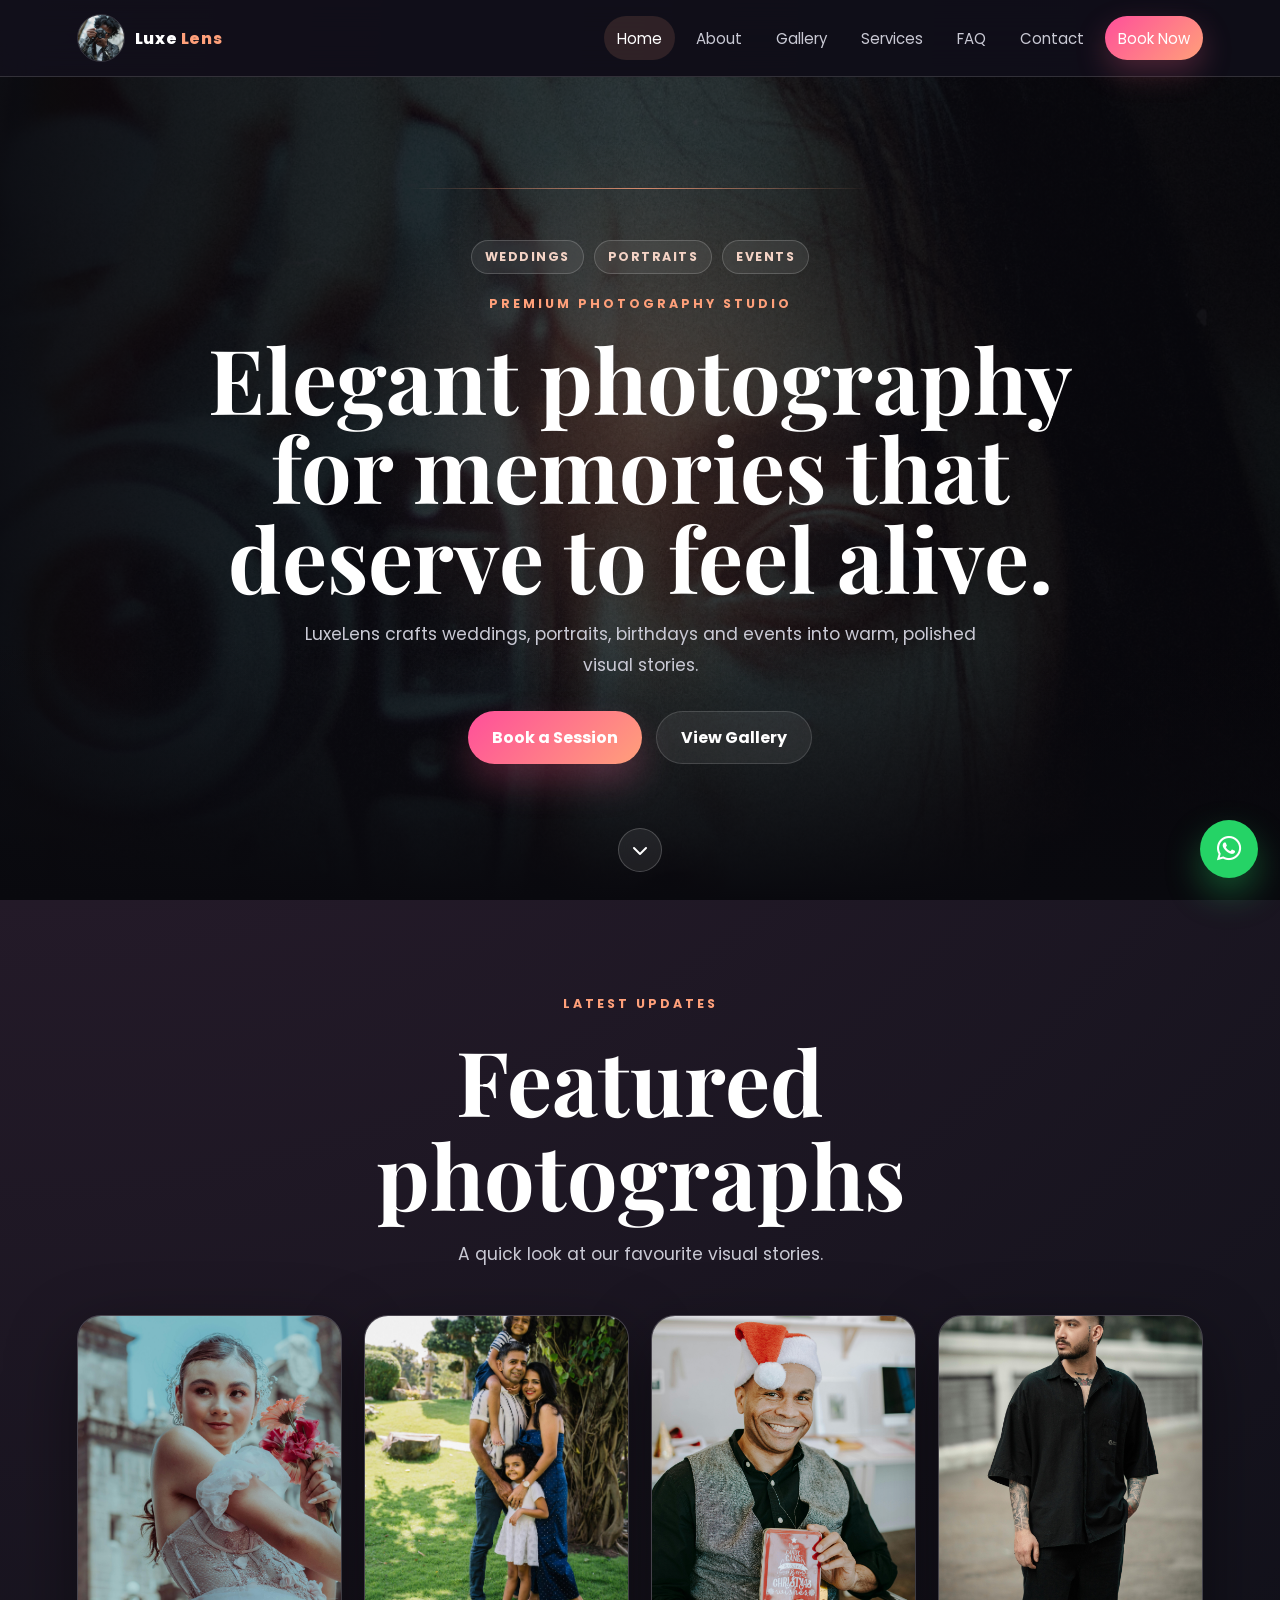
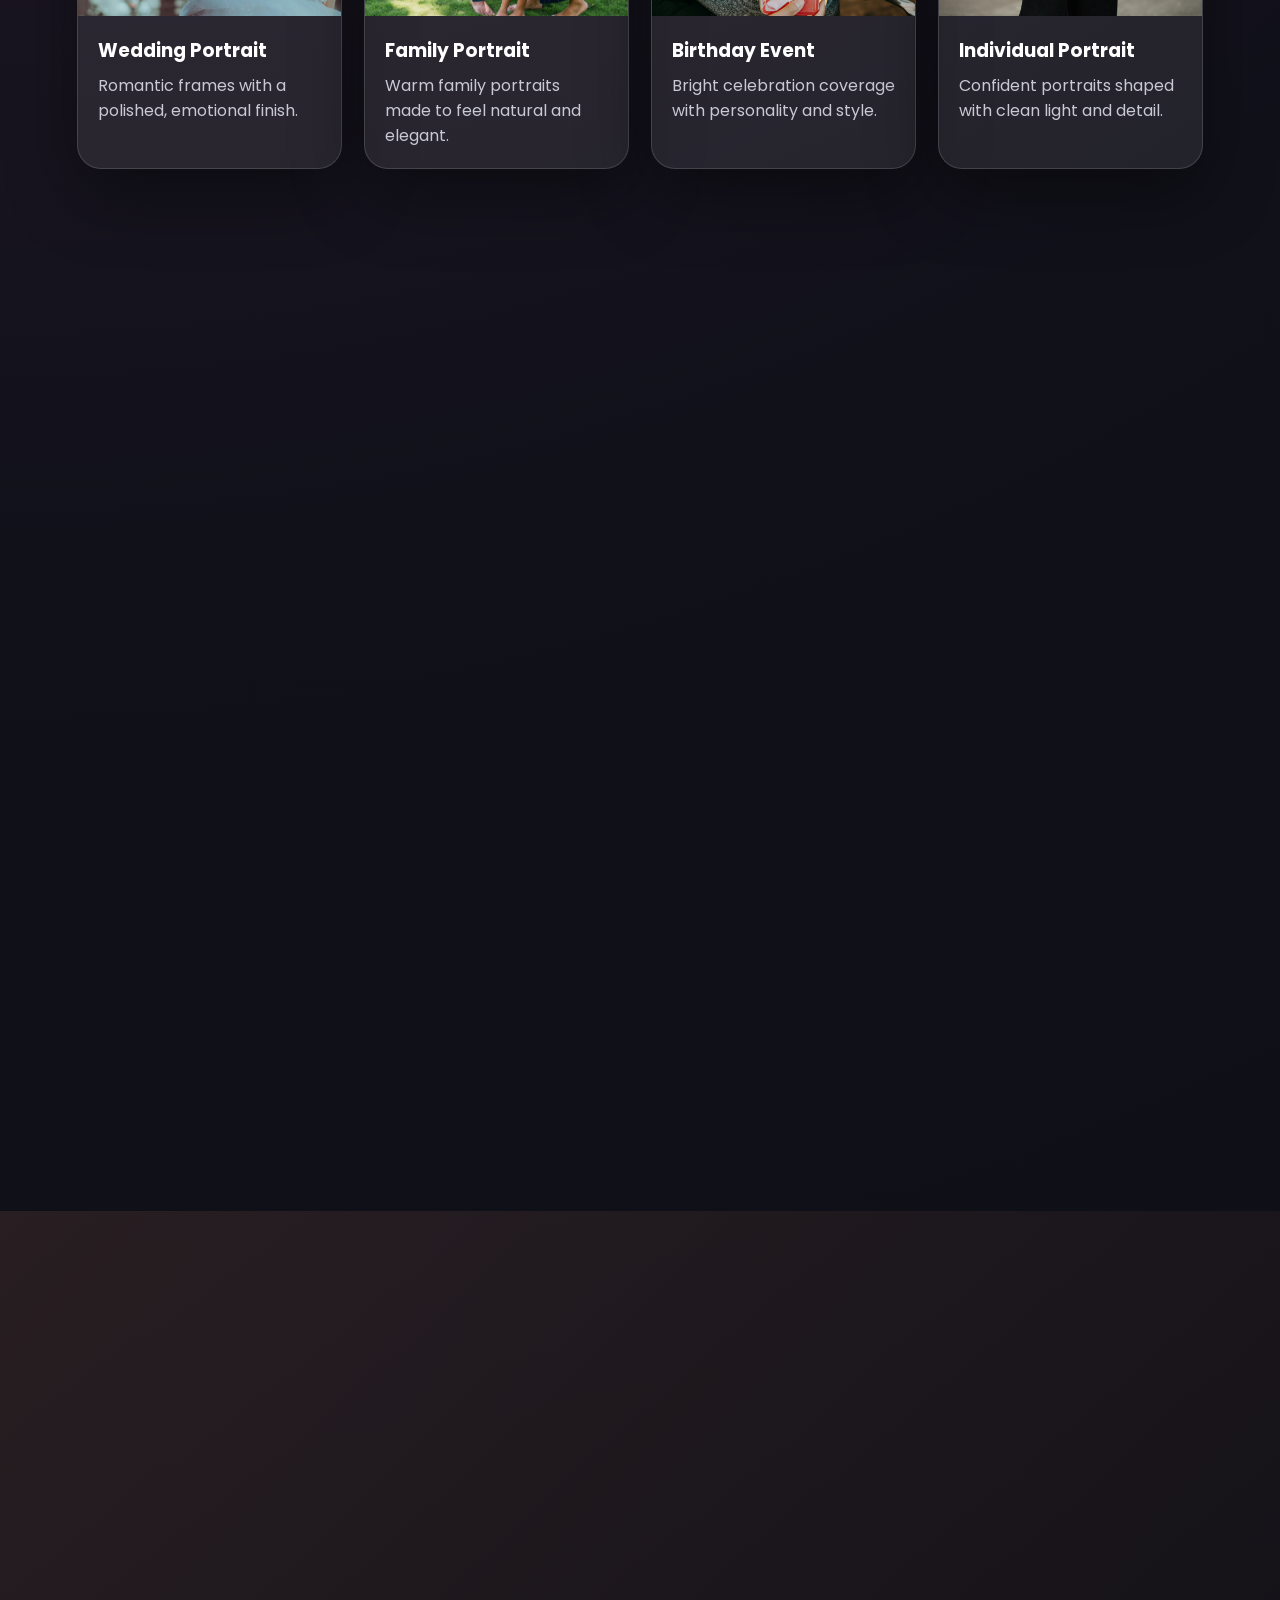
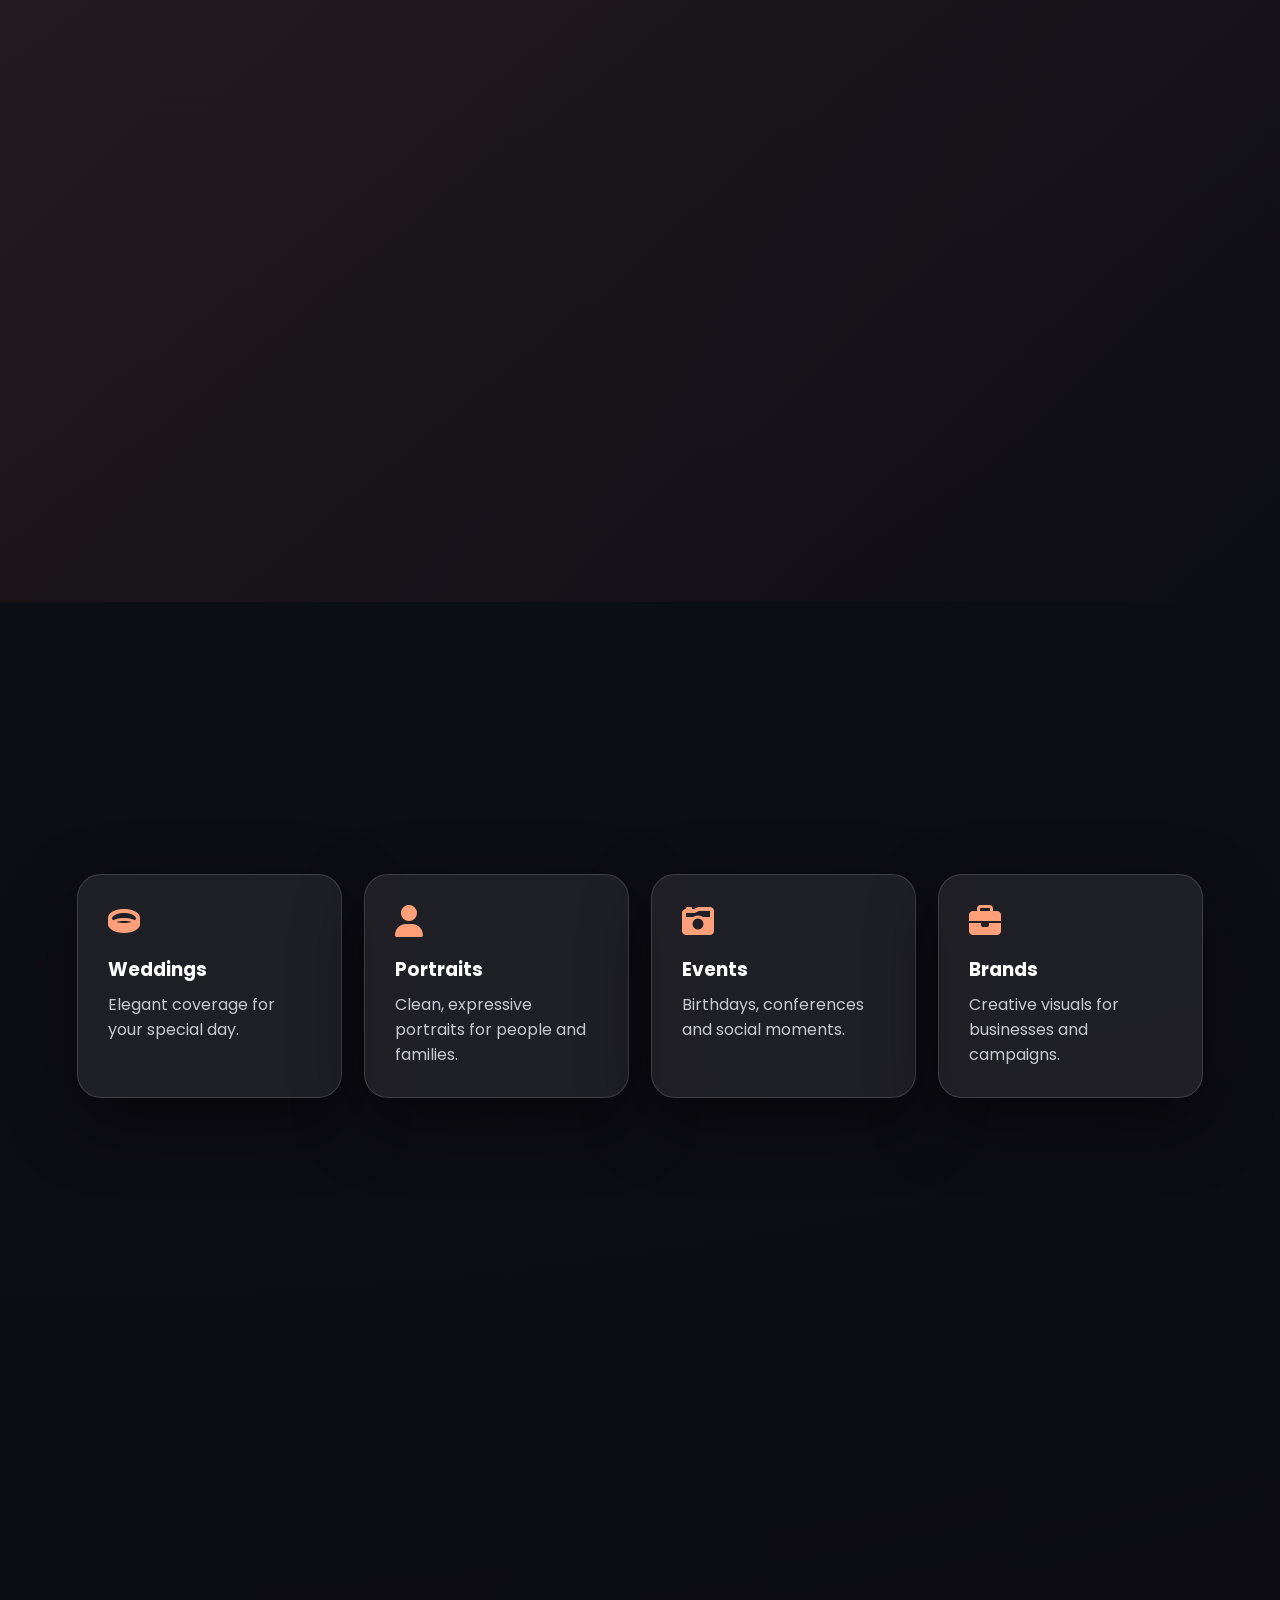
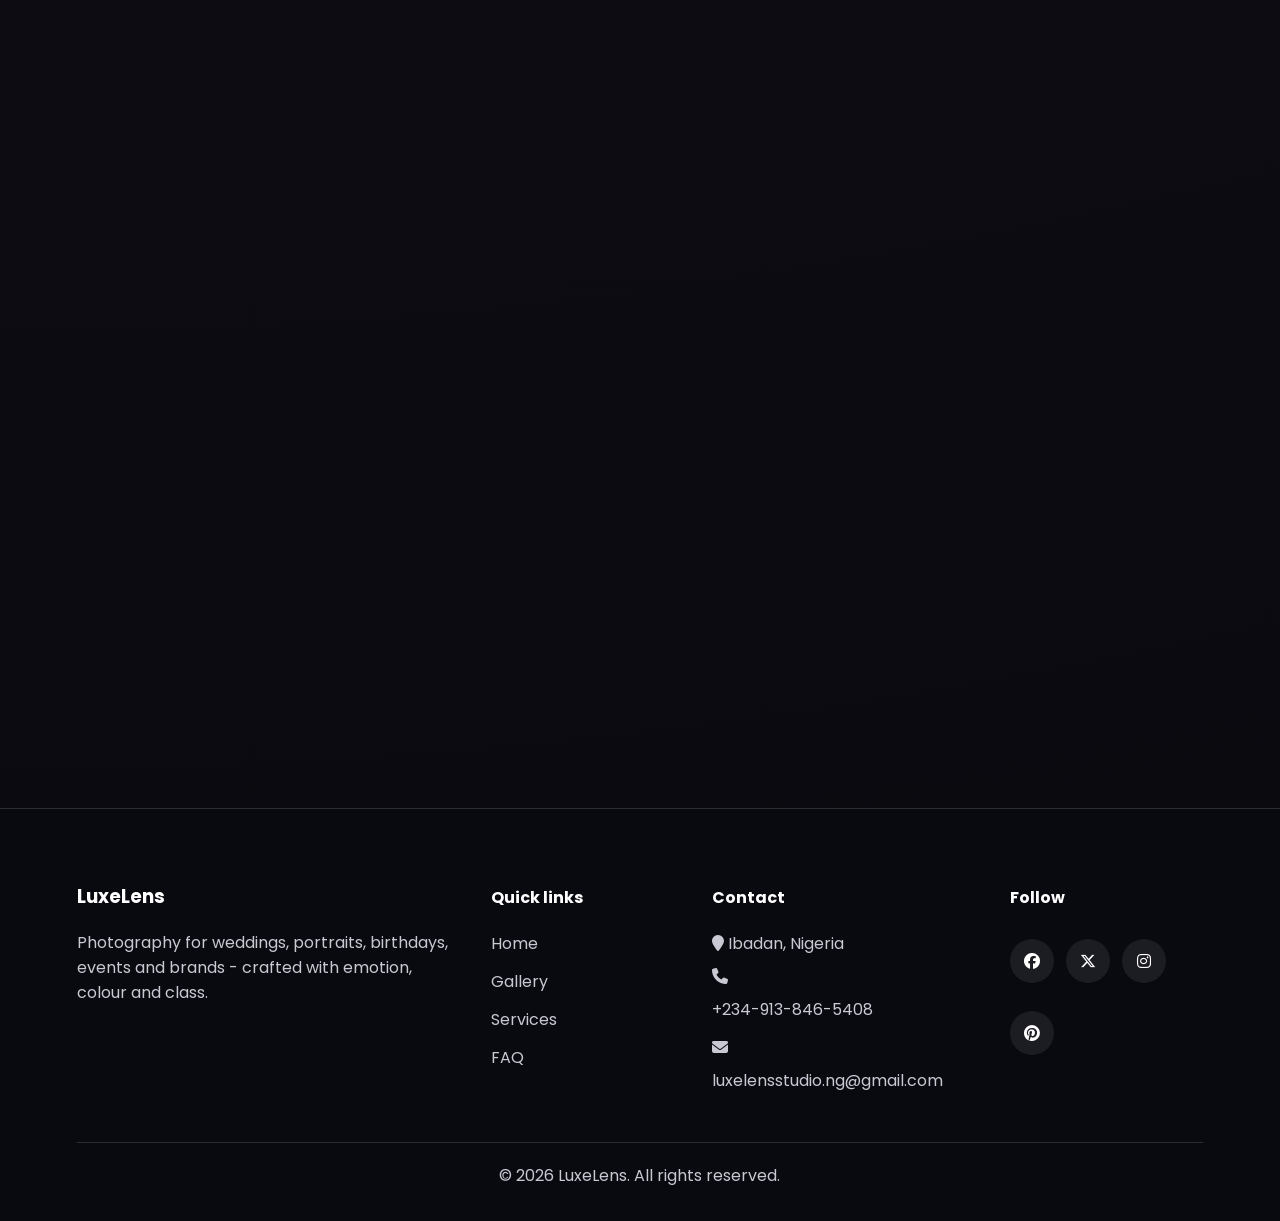
==== commit 28f9ec91: "Polish mobile layout and accessibility" ====
--- a/index.html
+++ b/index.html
@@ -113,7 +113,7 @@
         Wedding Portrait
        </h3>
        <p>
-        Timeless visuals with a soft luxury finish.
+        Romantic frames with a polished, emotional finish.
        </p>
       </div>
      </article>
@@ -124,7 +124,7 @@
         Family Portrait
        </h3>
        <p>
-        Timeless visuals with a soft luxury finish.
+        Warm family portraits made to feel natural and elegant.
        </p>
       </div>
      </article>
@@ -135,7 +135,7 @@
         Birthday Event
        </h3>
        <p>
-        Timeless visuals with a soft luxury finish.
+        Bright celebration coverage with personality and style.
        </p>
       </div>
      </article>
@@ -146,7 +146,7 @@
         Individual Portrait
        </h3>
        <p>
-        Timeless visuals with a soft luxury finish.
+        Confident portraits shaped with clean light and detail.
        </p>
       </div>
      </article>
@@ -157,7 +157,7 @@
         Wedding Event
        </h3>
        <p>
-        Timeless visuals with a soft luxury finish.
+        Full-day wedding moments captured with care and class.
        </p>
       </div>
      </article>
@@ -168,7 +168,7 @@
         Conference Event
        </h3>
        <p>
-        Timeless visuals with a soft luxury finish.
+        Professional event images that feel sharp and memorable.
        </p>
       </div>
      </article>
@@ -179,7 +179,7 @@
         Family Moments
        </h3>
        <p>
-        Timeless visuals with a soft luxury finish.
+        Honest moments for the people who matter most.
        </p>
       </div>
      </article>
@@ -190,7 +190,7 @@
         Birthday Photos
        </h3>
        <p>
-        Timeless visuals with a soft luxury finish.
+        Joyful birthday memories with colour, energy and charm.
        </p>
       </div>
      </article>
@@ -201,7 +201,7 @@
         Kids Portrait
        </h3>
        <p>
-        Timeless visuals with a soft luxury finish.
+        Gentle kids portraits full of expression and life.
        </p>
       </div>
      </article>
@@ -212,7 +212,7 @@
         Wedding Story
        </h3>
        <p>
-        Timeless visuals with a soft luxury finish.
+        A complete love story told through elegant photographs.
        </p>
       </div>
      </article>
--- a/style.css
+++ b/style.css
@@ -19,3 +19,19 @@
 .hero{overflow:hidden}.hero:after{content:"";position:absolute;left:0;right:0;bottom:0;height:32%;background:linear-gradient(0deg,#09090e 0%,rgba(9,9,14,0) 100%);z-index:-1;pointer-events:none}.hero video{transform:scale(1.02)}.hero-overlay{background:radial-gradient(circle at 50% 42%,rgba(255,160,122,.16),rgba(7,7,13,0) 36%),linear-gradient(90deg,rgba(7,7,13,.92),rgba(20,16,28,.54),rgba(7,7,13,.84))}.hero-content{position:relative;padding:18px 0}.hero-content:before{content:"";position:absolute;left:50%;top:-34px;width:min(460px,78vw);height:1px;transform:translateX(-50%);background:linear-gradient(90deg,transparent,rgba(255,160,122,.8),transparent)}.hero-kicker{display:flex;justify-content:center;gap:10px;flex-wrap:wrap;margin-bottom:16px}.hero-kicker span{min-height:34px;display:inline-flex;align-items:center;border:1px solid rgba(255,255,255,.18);border-radius:999px;padding:7px 13px;background:rgba(255,255,255,.07);color:#f4d3c5;font-size:.78rem;font-weight:700;letter-spacing:1.5px;text-transform:uppercase;backdrop-filter:blur(12px)}.hero h1{max-width:980px;margin-left:auto;margin-right:auto;text-wrap:balance}.hero p{max-width:690px;margin-left:auto;margin-right:auto}.scroll-cue{position:absolute;left:50%;bottom:28px;z-index:2;width:44px;height:44px;display:grid;place-items:center;transform:translateX(-50%);border:1px solid rgba(255,255,255,.2);border-radius:50%;background:rgba(255,255,255,.08);color:#fff;backdrop-filter:blur(10px);animation:cueFloat 1.9s ease-in-out infinite}.scroll-cue:focus-visible{outline:3px solid rgba(255,160,122,.55);outline-offset:3px}@keyframes cueFloat{0%,100%{translate:0 0}50%{translate:0 7px}}
 
 @media(max-width:620px){.hero-content{padding:8px 0 28px}.hero-content:before{top:-22px;width:72vw}.hero-kicker{gap:8px;margin-bottom:14px}.hero-kicker span{min-height:32px;padding:7px 10px;font-size:.68rem;letter-spacing:1px}.scroll-cue{bottom:14px;width:40px;height:40px}.hero video{transform:scale(1.06)}}
+
+/* Mobile gallery readability fix */
+@media(max-width:620px){.photo-grid,.gallery-grid,.service-grid,.service-grid.large{grid-template-columns:1fr}.photo-card{display:grid;grid-template-columns:minmax(118px,42%) 1fr;min-height:210px}.photo-card img{height:100%;min-height:210px}.photo-card div{display:flex;flex-direction:column;justify-content:center;padding:18px}.photo-card h3{font-size:1.25rem;line-height:1.2}.photo-card p{font-size:.95rem;line-height:1.55}.section-head p{max-width:34ch;margin-left:auto;margin-right:auto}}
+
+@media(max-width:420px){.photo-card{grid-template-columns:1fr;min-height:0}.photo-card img{height:260px;min-height:0}.photo-card h3{font-size:1.35rem}.photo-card p{font-size:1rem}}
+
+/* Keep the About section paired on most phones */
+@media(max-width:620px) and (min-width:421px){.about-section{grid-template-columns:minmax(145px,42%) 1fr;gap:16px;align-items:center}.about-img img{height:360px;max-height:none;object-position:center}.about-text h2{font-size:clamp(1.75rem,7vw,2.35rem);line-height:1.05}.about-text p{font-size:.95rem;line-height:1.65}.stats{grid-template-columns:1fr}.stats div{padding:12px}.stats b{font-size:1.35rem}}
+
+/* Contact form should stack cleanly on mobile */
+@media(max-width:620px){.contact-box{grid-template-columns:1fr}.contact-box img{order:0;width:100%;height:260px;min-height:0;max-height:none;object-fit:cover}.contact-box form{width:100%;min-width:0}.contact-box .two{grid-template-columns:1fr}.booking-form .btn,.whatsapp-direct{width:100%}}
+
+/* Final mobile QA safeguards */
+#featured,#about,#contact{scroll-margin-top:calc(var(--header-h) + 18px)}.photo-card h3,.service-grid h3,.caption,.faq-item button,.site-footer p,.site-footer a,.contact-box input,.contact-box textarea{overflow-wrap:anywhere}.contact-box,.contact-box form,.auth-card,.why-card,.faq-item{min-width:0}.faq-item button{gap:16px;line-height:1.35}.faq-item button i{flex:0 0 auto}.caption{line-height:1.25}.page-hero h1,.section-head h2{line-height:1.05}input[type="date"],select{color-scheme:dark}
+
+@media(max-width:620px){.page{padding-top:46px}.page-hero{padding-top:18px}.contact-section .section-head h2{font-size:clamp(1.95rem,9vw,2.55rem);line-height:1.08}.contact-section .section-head p{line-height:1.65}.faq-item button{padding:18px;font-size:1rem}.faq-item p{padding:0 18px 18px}.why-card{padding:24px 20px}.gallery-item img{height:clamp(260px,82vw,360px)}.caption{left:12px;right:12px;bottom:12px;font-size:.95rem}.auth-page{padding-bottom:calc(86px + env(safe-area-inset-bottom))}}
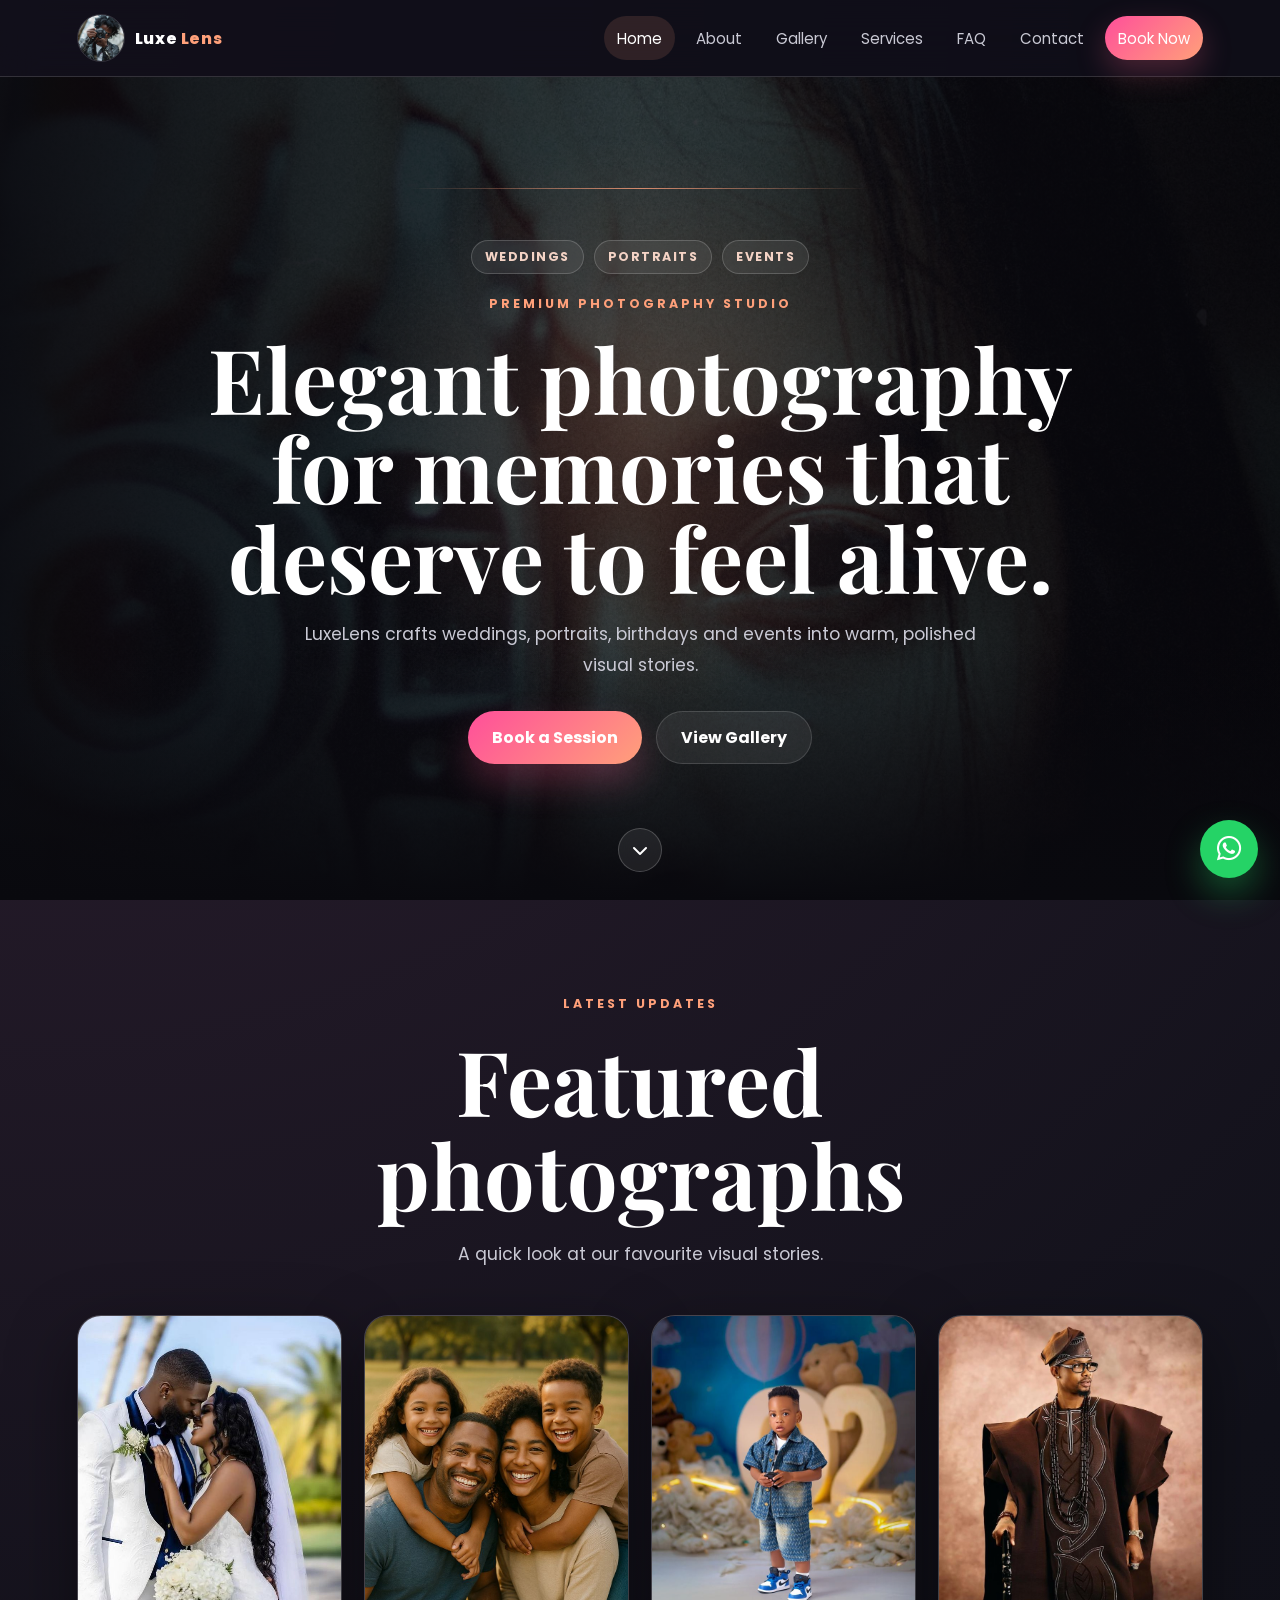
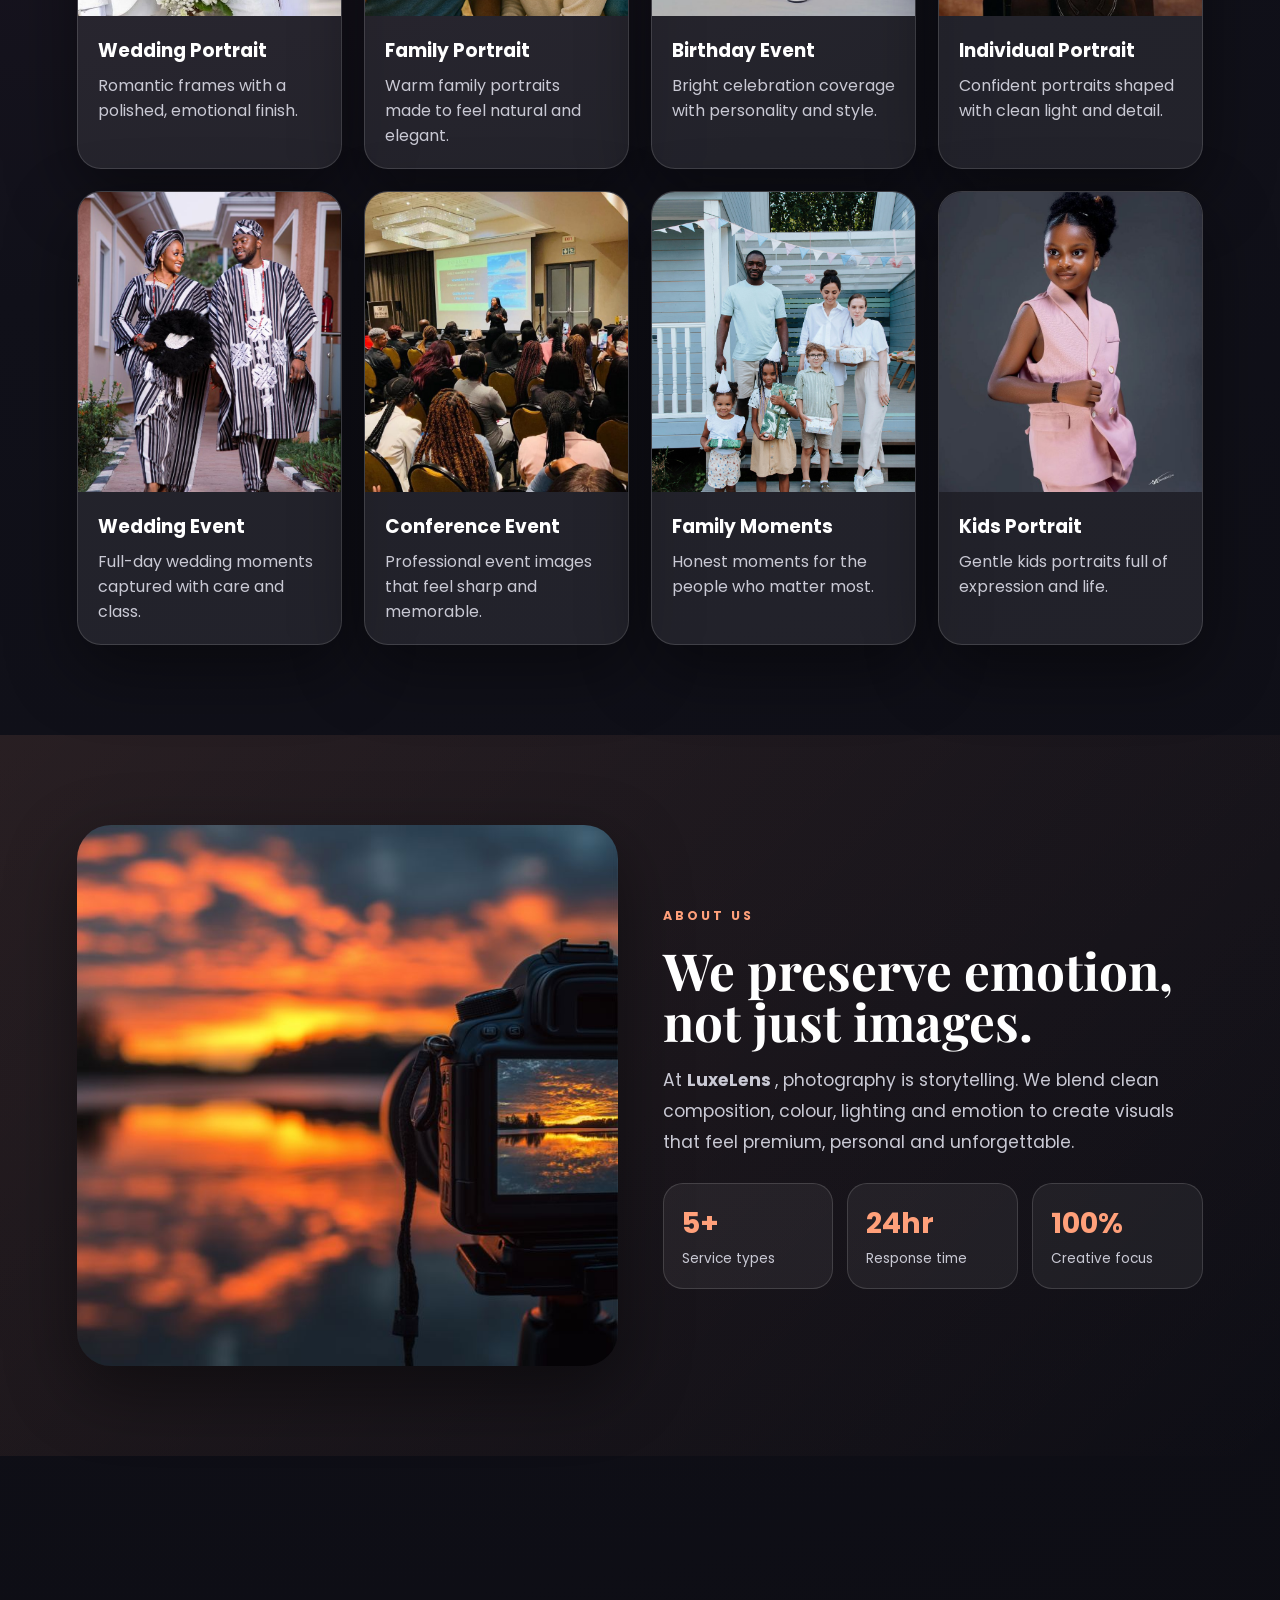
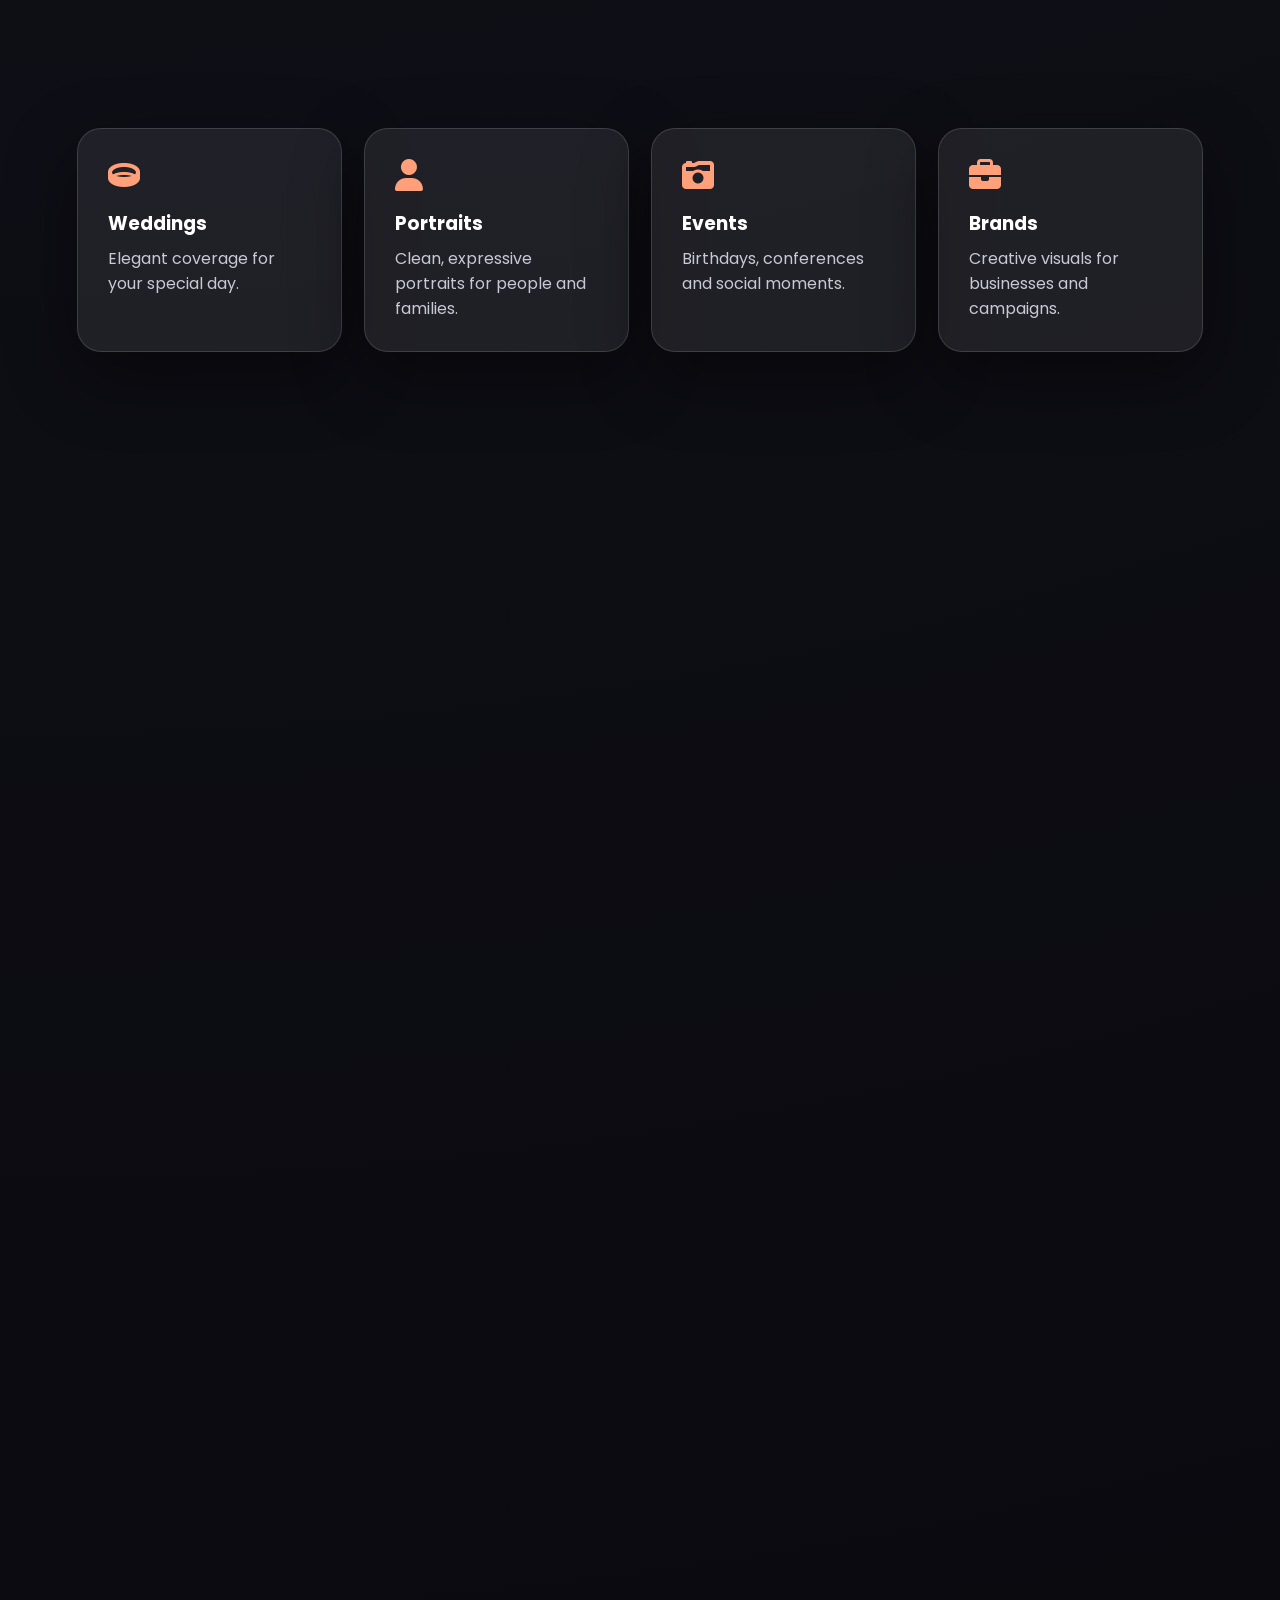
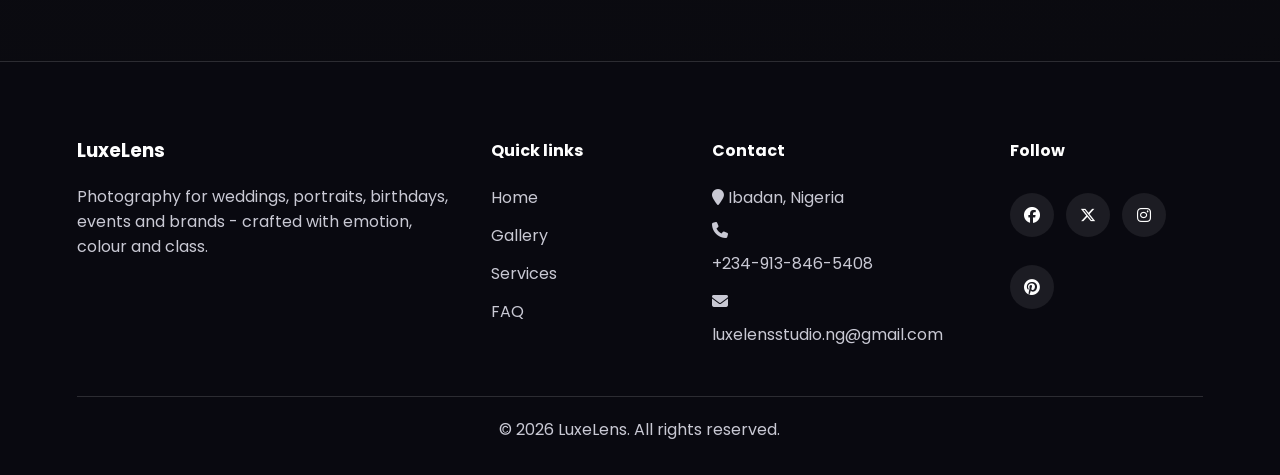
==== commit 040d6113: "Update homepage and gallery images" ====
--- a/index.html
+++ b/index.html
@@ -107,7 +107,7 @@
     </div>
     <div class="photo-grid">
      <article class="photo-card reveal">
-      <img alt="Wedding Portrait" src="Image/wedding 1 (3).jpg"/>
+      <img alt="Wedding Portrait" src="Image/black wedding.jpg"/>
       <div>
        <h3>
         Wedding Portrait
@@ -118,7 +118,7 @@
       </div>
      </article>
      <article class="photo-card reveal">
-      <img alt="Family Portrait" src="Image/wedding 1 (12).jpg"/>
+      <img alt="Family Portrait" src="Image/family (1).jpg"/>
       <div>
        <h3>
         Family Portrait
@@ -129,7 +129,7 @@
       </div>
      </article>
      <article class="photo-card reveal">
-      <img alt="Birthday Event" src="Image/wedding 1 (5).jpg"/>
+      <img alt="Birthday Event" src="Image/birthday.jpg"/>
       <div>
        <h3>
         Birthday Event
@@ -140,7 +140,7 @@
       </div>
      </article>
      <article class="photo-card reveal">
-      <img alt="Individual Portrait" src="Image/wedding 1 (18).jpg"/>
+      <img alt="Individual Portrait" src="Image/traditional portrait.jpg"/>
       <div>
        <h3>
         Individual Portrait
@@ -151,7 +151,7 @@
       </div>
      </article>
      <article class="photo-card reveal">
-      <img alt="Wedding Event" src="Image/wedding 1 (1).jpg"/>
+      <img alt="Wedding Event" src="Image/traditional wedding.jpg"/>
       <div>
        <h3>
         Wedding Event
@@ -162,7 +162,7 @@
       </div>
      </article>
      <article class="photo-card reveal">
-      <img alt="Conference Event" src="Image/twins (7).jpg"/>
+      <img alt="Conference Event" src="Image/conference.jpg"/>
       <div>
        <h3>
         Conference Event
@@ -183,19 +183,9 @@
        </p>
       </div>
      </article>
-     <article class="photo-card reveal">
-      <img alt="Birthday Photos" src="Image/twins (2).jpg"/>
-      <div>
-       <h3>
-        Birthday Photos
-       </h3>
-       <p>
-        Joyful birthday memories with colour, energy and charm.
-       </p>
-      </div>
-     </article>
-     <article class="photo-card reveal">
-      <img alt="Kids Portrait" src="Image/twins (3).jpg"/>
+
+     <article class="photo-card reveal">
+      <img alt="Kids Portrait" src="Image/sharon portrait.jpg"/>
       <div>
        <h3>
         Kids Portrait
@@ -205,22 +195,12 @@
        </p>
       </div>
      </article>
-     <article class="photo-card reveal">
-      <img alt="Wedding Story" src="Image/wedding 1 (2).jpg"/>
-      <div>
-       <h3>
-        Wedding Story
-       </h3>
-       <p>
-        A complete love story told through elegant photographs.
-       </p>
-      </div>
-     </article>
+
     </div>
    </section>
    <section class="about-section" id="about">
     <div class="about-img reveal">
-     <img alt="About LuxeLens" src="Image/wedding 1 (13).jpg"/>
+     <img alt="About LuxeLens" src="Image/about (1).jpg"/>
     </div>
     <div class="about-text reveal">
      <span class="eyebrow">
